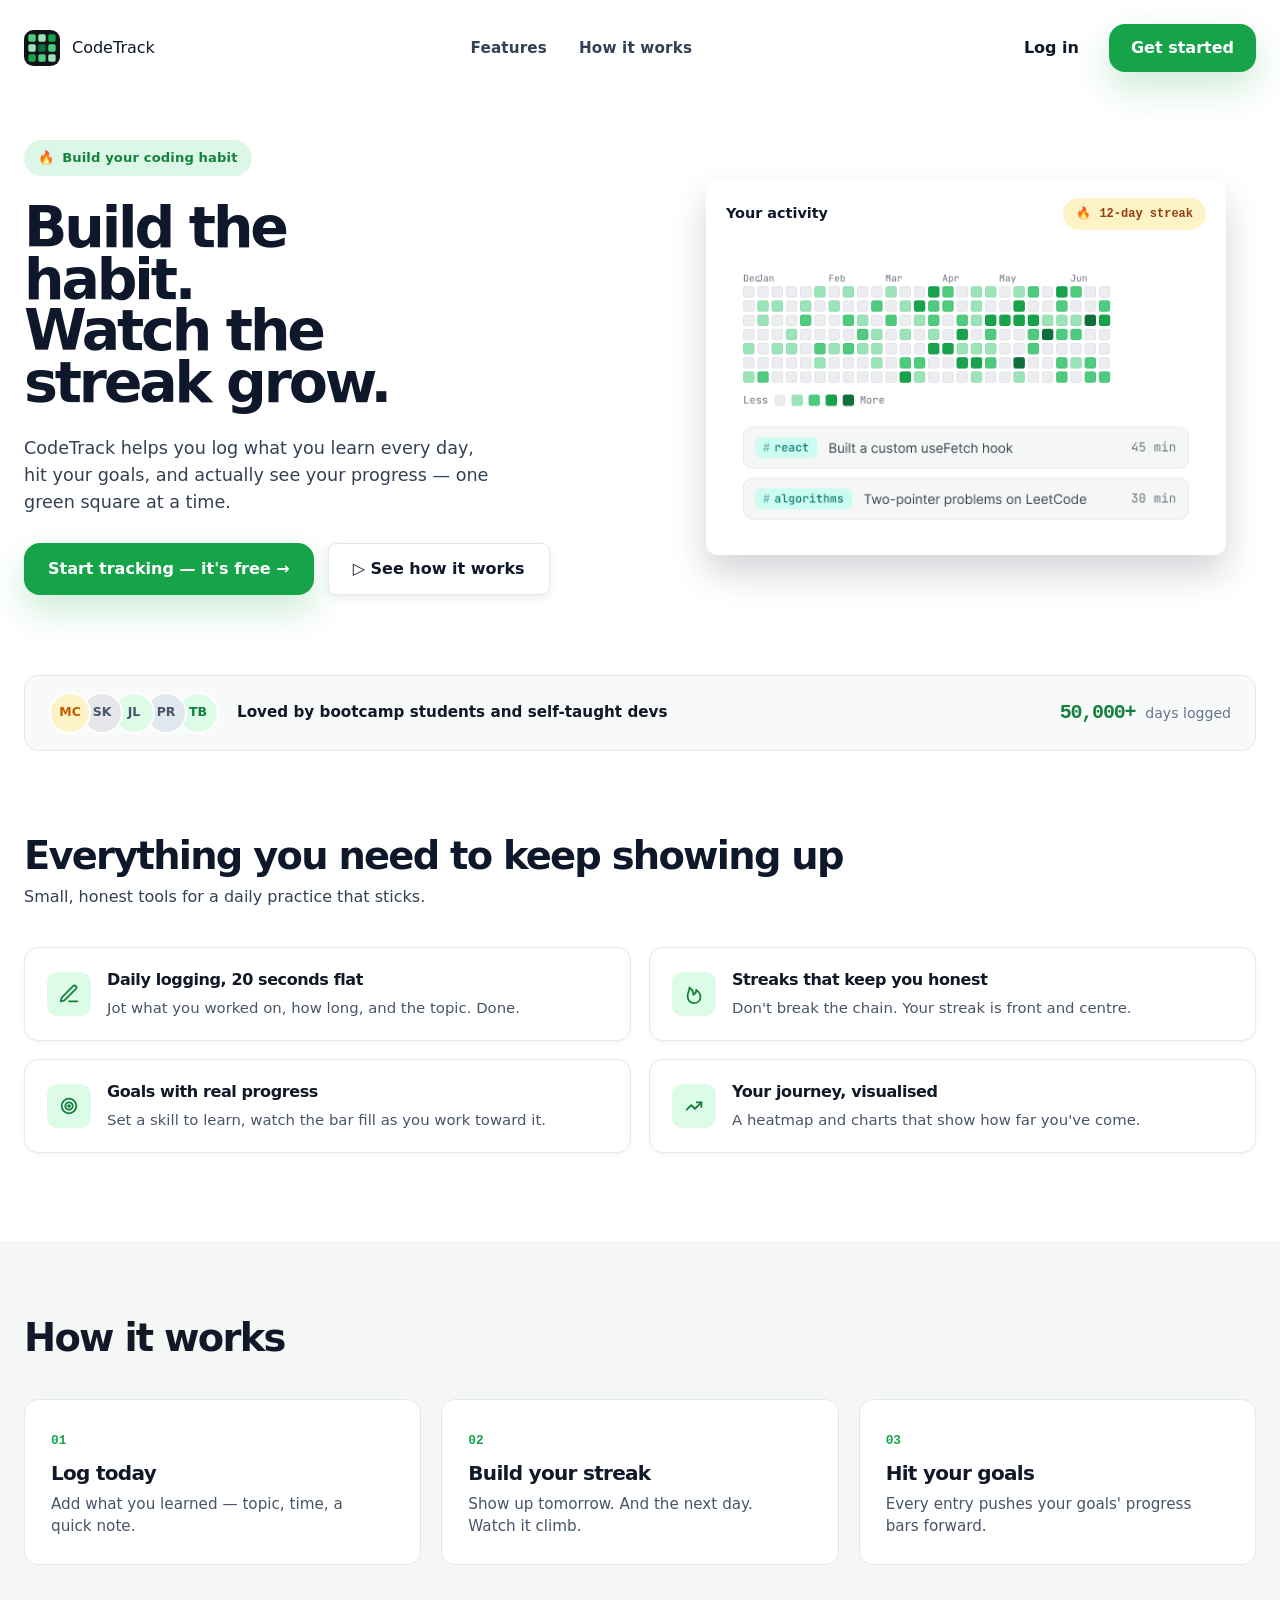
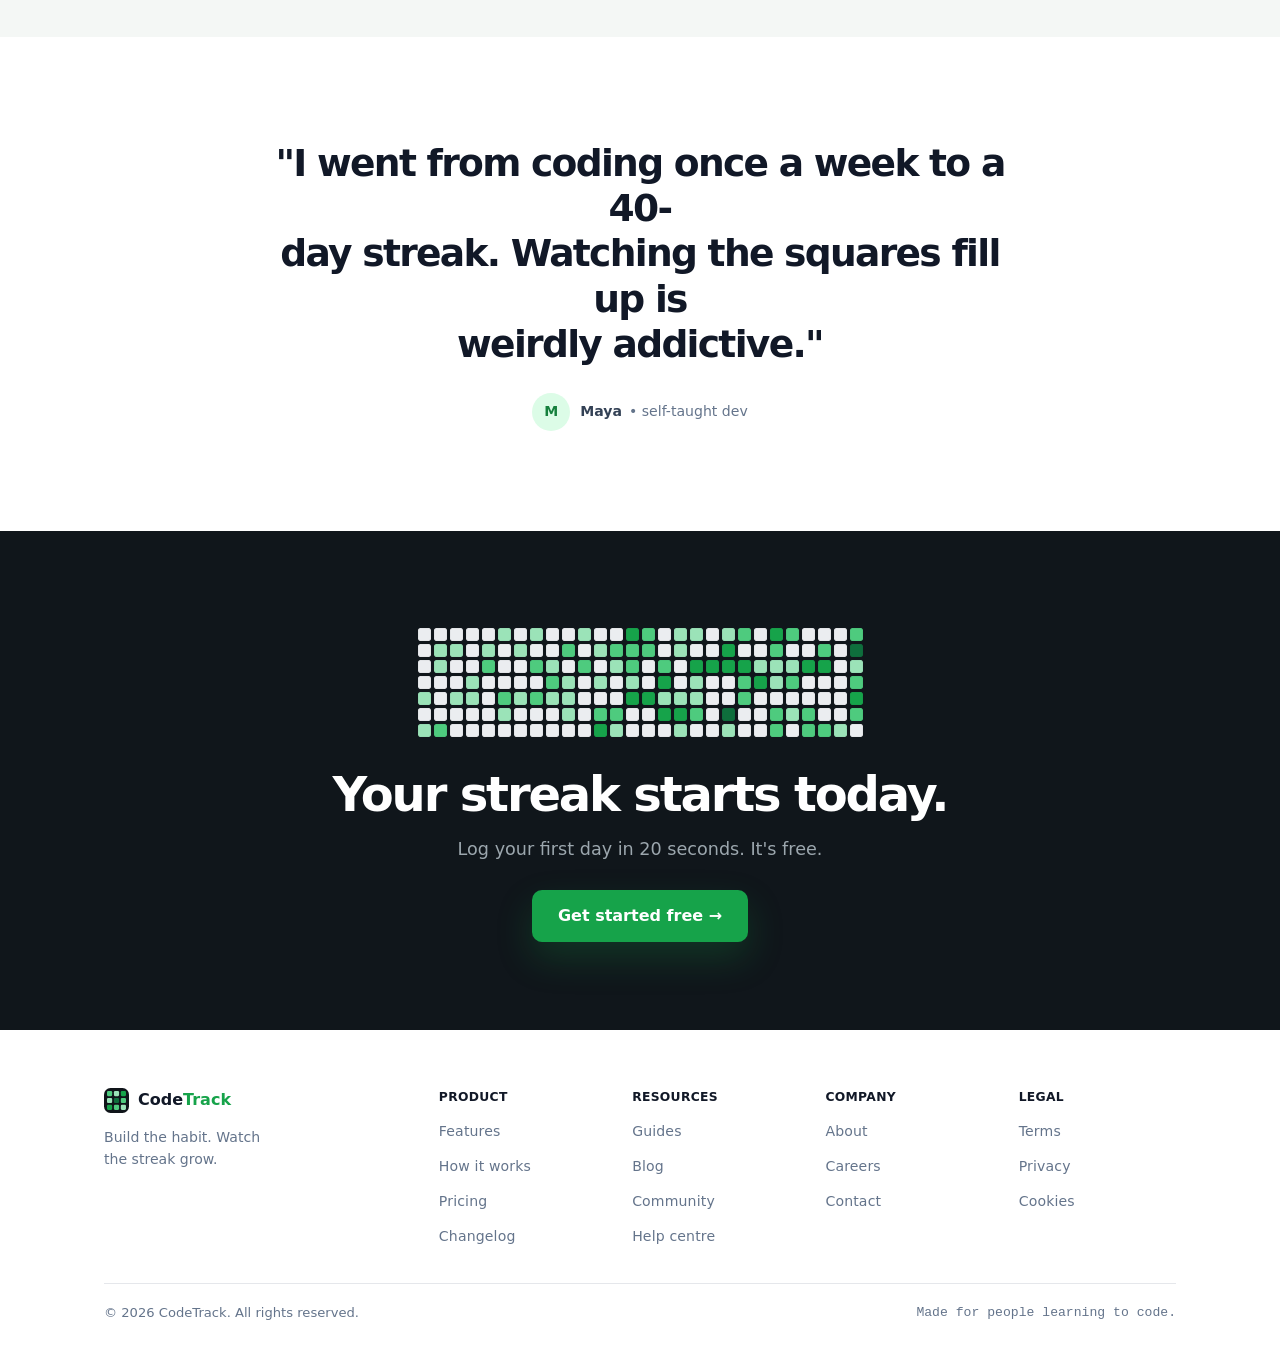
==== index.html @ a72ec471 "feat: concluded todays' work" ====
<!DOCTYPE html>
<html lang="en">
<head>
    <meta charset="UTF-8">
    <meta name="viewport" content="width=device-width, initial-scale=1.0">
    <link rel="icon" type="image/svg+xml" href="./Image/Codetrack Logo.svg">
    <link rel="stylesheet" href="style.css">
    <link href='https://unpkg.com/boxicons@2.1.4/css/boxicons.min.css' rel='stylesheet'>
    <title>CodeTrack / HomePage</title>
</head>
<body>
    <header>
        <div class="logo-container">
            <img src="./Image/Codetrack Logo.svg" alt="CodeTrack Official Logo">
            <span>CodeTrack</span>
        </div>
        <nav>
            <a href="#features">Features</a>
            <a href="#how-it-works">How it works</a>
        </nav>

        <div class="auth-buttons">
            <button class="btn-login">Log in</button>
            <button class="btn-primary">Get started</button>
        </div>
        <!-- menu button -->
        <button class="menu-button" type="button" aria-label="Navigation menu">
            <i class='bx bx-menu'></i>
        </button>

    </header>

    <main>
        <!-- Hero Section -->
        <section class="hero">
            <div class="hero-content">
                <span class="badge"><span aria-hidden="true">🔥</span> Build your coding habit</span>
                <Watch><h1>Build the habit. <p><h1>Watch the streak grow.</h1></p></Watch>
                <p>CodeTrack helps you log what you learn every day, hit your goals, and actually see your progress &mdash; one green square at a time.</p>
                <div class="hero-actions">
                    <a href="#final-cta" class="btn-primary btn-large">Start tracking &mdash; it's free &rarr;</a>
                    <a href="#how-it-works" class="btn-link">&#9655; See how it works</a>
                </div>
            </div>
            <aside class="hero-visual">
                <div class="activity-card">
                    <div class="activity-card-header">
                        <span class="eyebrow">Your activity</span>
                        <span class="streak-badge"><span aria-hidden="true">🔥</span> 12-day streak</span>
                    </div>
                    <img src="./Image/CodeTrack Container.png" alt="Coding activity heatmap and recent learning entries">
                </div>
            </aside>
        </section>

        <!-- Statistics Section -->
        <section class="statistics">
            <div class="social-proof">
                <div class="logos">
                    <span class="logo-badge">MC</span>
                    <span class="logo-badge">SK</span>
                    <span class="logo-badge">JL</span>
                    <span class="logo-badge">PR</span>
                    <span class="logo-badge">TB</span>
                </div>
                <p>Loved by bootcamp students and self-taught devs</p>
                <p class="stat-highlight"><strong>50,000+</strong><span>days logged</span></p>
            </div>
        </section>

        <!-- Features Section -->
        <section id="features" class="features">
            <h2>Everything you need to keep showing up</h2>
            <p class="section-subtitle">Small, honest tools for a daily practice that sticks.</p>
            
            <div class="features-grid">
                <article class="feature-card">
                    <div class="feature-icon" aria-hidden="true">
                        <svg viewBox="0 0 24 24" fill="none" stroke="currentColor" stroke-width="2" stroke-linecap="round" stroke-linejoin="round"><path d="M12 20h9"/><path d="M16.5 3.5a2.1 2.1 0 0 1 3 3L7 19l-4 1 1-4Z"/></svg>
                    </div>
                    <h3>Daily logging, 20 seconds flat</h3>
                    <p>Jot what you worked on, how long, and the topic. Done.</p>
                </article>

                <article class="feature-card">
                    <div class="feature-icon" aria-hidden="true">
                        <svg viewBox="0 0 24 24" fill="none" stroke="currentColor" stroke-width="2" stroke-linecap="round" stroke-linejoin="round"><path d="M12 22c4 0 7-2.8 7-7 0-3-1.7-5.5-4.5-7.5.2 2.6-1.1 4.3-3.2 5.3C11.5 8.9 9.3 6.6 7 5c.2 3.4-2 5.5-2 9.2C5 18.8 8.1 22 12 22Z"/></svg>
                    </div>
                    <h3>Streaks that keep you honest</h3>
                    <p>Don't break the chain. Your streak is front and centre.</p>
                </article>

                <article class="feature-card">
                    <div class="feature-icon" aria-hidden="true">
                        <svg viewBox="0 0 24 24" fill="none" stroke="currentColor" stroke-width="2" stroke-linecap="round" stroke-linejoin="round"><circle cx="12" cy="12" r="8"/><circle cx="12" cy="12" r="4"/><circle cx="12" cy="12" r="1"/></svg>
                    </div>
                    <h3>Goals with real progress</h3>
                    <p>Set a skill to learn, watch the bar fill as you work toward it.</p>
                </article>

                <article class="feature-card">
                    <div class="feature-icon" aria-hidden="true">
                        <svg viewBox="0 0 24 24" fill="none" stroke="currentColor" stroke-width="2" stroke-linecap="round" stroke-linejoin="round"><path d="m4 16 5-5 4 4 7-7"/><path d="M15 8h5v5"/></svg>
                    </div>
                    <h3>Your journey, visualised</h3>
                    <p>A heatmap and charts that show how far you've come.</p>
                </article>
            </div>
        </section>

        <!-- How It Works Section -->
        <section id="how-it-works" class="how-it-works">
            <h2>How it works</h2>
            
            <div class="steps-grid">
                <article class="step-card">
                    <div class="step-number">01</div>
                    <h3>Log today</h3>
                    <p>Add what you learned &mdash; topic, time, a <br> quick note.</p>
                </article>

                <article class="step-card">
                    <div class="step-number">02</div>
                    <h3>Build your streak</h3>
                    <p>Show up tomorrow. And the next day. <br> Watch it climb.</p>
                </article>

                <article class="step-card">
                    <div class="step-number">03</div>
                    <h3>Hit your goals</h3>
                    <p>Every entry pushes your goals' progress <br> bars forward.</p>
                </article>
            </div>
        </section>

        <!-- Social Proof / Testimonial Section -->
        <section class="testimonials">
            <article class="testimonial">
                <blockquote>
                    <p>"I went from coding once a week to a 40-<br>day streak. Watching the squares fill up is<br>weirdly addictive."</p>
                </blockquote>
                <div class="testimonial-author">
                    <span class="author-avatar">M</span>
                    <div>
                        <strong>Maya</strong>
                        <small>self-taught dev</small>
                    </div>
                </div>
            </article>
        </section>

        <!-- Call to Action Section -->
        <section id="final-cta" class="cta-section">
            <div class="cta-heatmap" aria-hidden="true">
                <span></span><span></span><span class="active"></span><span></span><span class="active light"></span><span></span><span></span><span class="active"></span><span></span><span></span><span class="active"></span><span></span><span></span><span class="active light"></span><span></span><span class="active"></span><span></span><span></span><span class="active"></span><span></span><span class="active light"></span><span></span><span></span><span class="active"></span><span></span><span></span><span class="active"></span><span></span><span></span><span class="active light"></span><span></span><span class="active"></span><span></span><span></span><span class="active"></span><span></span><span></span><span class="active light"></span><span></span><span class="active"></span><span></span><span></span><span class="active"></span><span></span><span class="active light"></span><span></span><span></span><span class="active"></span><span></span><span></span><span class="active"></span><span></span><span class="active light"></span><span></span><span></span><span class="active"></span><span></span><span class="active"></span><span></span><span></span><span class="active light"></span><span></span><span></span><span class="active"></span><span></span><span></span><span class="active"></span><span></span><span class="active light"></span><span></span><span></span><span class="active"></span><span></span><span class="active"></span><span></span><span></span><span class="active light"></span><span></span><span></span><span class="active"></span><span></span>
                <span class="active light"></span><span></span><span class="active"></span><span></span><span class="active"></span><span></span><span></span><span class="active light"></span><span></span>
            </div>
            <img class="cta-visual" src="./Image/Container.png" alt="Coding activity heatmap">
            <h2>Your streak starts today.</h2>
            <p>Log your first day in 20 seconds. It's free.</p>
            <button class="btn-primary btn-large">Get started free &rarr;</button>
        </section>
    </main>

    <footer>
        <div class="footer-container">
            <div class="footer-branding">
                <div class="footer-logo">
                    <img src="./Image/Codetrack Logo.svg" alt="CodeTrack Logo">
                    <span>Code<span>Track</span></span>
                </div>
                <p>Build the habit. Watch the streak grow.</p>
            </div>

            <nav class="footer-links">
                <div class="footer-column">
                    <h4>PRODUCT</h4>
                    <ul>
                        <li><a href="#features">Features</a></li>
                        <li><a href="#how-it-works">How it works</a></li>
                        <li><a href="#pricing">Pricing</a></li>
                        <li><a href="#changelog">Changelog</a></li>
                    </ul>
                </div>

                <div class="footer-column">
                    <h4>RESOURCES</h4>
                    <ul>
                        <li><a href="#guides">Guides</a></li>
                        <li><a href="#blog">Blog</a></li>
                        <li><a href="#community">Community</a></li>
                        <li><a href="#help">Help centre</a></li>
                    </ul>
                </div>

                <div class="footer-column">
                    <h4>COMPANY</h4>
                    <ul>
                        <li><a href="#about">About</a></li>
                        <li><a href="#careers">Careers</a></li>
                        <li><a href="#contact">Contact</a></li>
                    </ul>
                </div>

                <div class="footer-column">
                    <h4>LEGAL</h4>
                    <ul>
                        <li><a href="#terms">Terms</a></li>
                        <li><a href="#privacy">Privacy</a></li>
                        <li><a href="#cookies">Cookies</a></li>
                    </ul>
                </div>
            </nav>
        </div>

        <div class="footer-bottom">
            <p>&copy; 2026 CodeTrack. All rights reserved.</p>
            <p>Made for people learning to code.</p>
        </div>
    </footer>
</body>
</html>
---- style.css ----
:root {
    --color-primary: #16A34A;
    --color-primary-dark: #15833D;
    --color-primary-soft: #DCF7E7;
    --color-teal: #0EA5E9;
    --color-amber: #F59E0B;
    --color-danger: #EF4444;
    --color-ink: #0F172A;
    --color-body: #334155;
    --color-muted: #64748B;
    --color-subtle: #F8FAFC;
    --color-border: #E2E8F0;
    --radius-pill: 999px;
    --radius-card: 24px;
    --radius-sm: 12px;
    --shadow-soft: 0 18px 45px rgba(15, 23, 42, 0.08);
}

/* Reset styles */
*, *::before, *::after {
    box-sizing: border-box;
    margin: 0;
    padding: 0;
}

html {
    scroll-behavior: smooth;
}

body {
    min-height: 100vh;
    font-family: Inter, system-ui, -apple-system, BlinkMacSystemFont, "Segoe UI", sans-serif;
    color: var(--color-ink);
    background: #FFFFFF;
    line-height: 1.5;
}

img, picture, svg {
    display: block;
    max-width: 100%;
}

button, input, textarea, select {
    font: inherit;
    color: inherit;
    background: none;
    border: none;
    outline: none;
}

button {
    cursor: pointer;
}

a {
    color: inherit;
    text-decoration: none;
}

ul {
    list-style: none;
}

/* Header / navigation */
header {
    display: flex;
    align-items: center;
    justify-content: space-between;
    width: min(1280px, 100% - 48px);
    margin: 0 auto;
    padding: 24px 0;
    background: transparent;
}

.menu-button{
    font-size: 35px;
    display: none;
}

.logo-container {
    display: flex;
    align-items: center;
    gap: 12px;
}

.logo-container img {
    width: 36px;
    height: 36px;
}

nav {
    display: flex;
    align-items: center;
    gap: 32px;
}

nav a {
    color: var(--color-body);
    font-size: 0.95rem;
    font-weight: 600;
    letter-spacing: 0.01em;
    transition: color 0.2s ease;
}

nav a:hover,
nav a:focus-visible {
    color: var(--color-primary);
}

.auth-buttons {
    display: flex;
    align-items: center;
    gap: 14px;
}

.btn-login {
    color: var(--color-ink);
    padding: 10px 16px;
    border-radius: var(--radius-pill);
    font-weight: 600;
    transition: background 0.2s ease, color 0.2s ease;
}

.btn-login:hover,
.btn-login:focus-visible {
    background: rgba(22, 163, 74, 0.08);
}

.btn-primary {
    display: inline-flex;
    align-items: center;
    justify-content: center;
    gap: 8px;
    padding: 12px 22px;
    border-radius: 16px;
    background: var(--color-primary);
    color: white;
    font-weight: 700;
    box-shadow: 0 16px 36px rgba(22, 163, 74, 0.22);
    transition: background 0.2s ease, transform 0.2s ease;
}

.btn-primary:hover,
.btn-primary:focus-visible {
    background: var(--color-primary-dark);
    transform: translateY(-1px);
}

.btn-large {
    padding: 14px 24px;
}

/* Page structure helpers */
main {
    width: min(1280px, 100% - 48px);
    margin: 0 auto;
}

.hero {
    display: flex;
    align-items: center;
    justify-content: space-between;
    gap: 72px;
    padding: 44px 0 80px;
}

.hero .hero-content,
.hero .hero-visual {
    width: 50%;
}

.hero-content {
    display: flex;
    flex-direction: column;
    gap: 26px;
}

.badge {
    display: inline-flex;
    align-items: center;
    width: fit-content;
    gap: 8px;
    padding: 8px 14px;
    border-radius: 999px;
    background: var(--color-primary-soft);
    color: var(--color-primary-dark);
    font-size: 0.82rem;
    font-weight: 700;
    letter-spacing: 0.01em;
}

.hero h1 {
    font-size: clamp(3rem, 4.45vw, 4.25rem);
    line-height: 0.91;
    letter-spacing: -0.055em;
    max-width: 10.75ch;
}

.hero p {
    max-width: 42ch;
    color: var(--color-body);
    font-size: 1.1rem;
    line-height: 1.55;
}

.hero-actions {
    display: flex;
    align-items: center;
    gap: 14px;
    flex-wrap: wrap;
}

.btn-link {
    display: inline-flex;
    align-items: center;
    gap: 8px;
    color: var(--color-ink);
    font-weight: 700;
    padding: 13px 24px;
    border-radius: 8px;
    background: #FFFFFF;
    border: 1px solid #E2E8F0;
    box-shadow: 0 3px 8px rgba(15, 23, 42, 0.08);
    transition: background 0.2s ease;
}

.btn-link:hover,
.btn-link:focus-visible {
    background: rgba(15, 23, 42, 0.1);
}

.hero-visual {
    display: grid;
    place-items: center;
}

.activity-card {
    width: 100%;
    max-width: 520px;
    border-radius: 12px;
    background: white;
    box-shadow: 0 18px 35px rgba(15, 23, 42, 0.18);
    padding: 18px 20px;
}

.activity-card-header {
    display: flex;
    justify-content: space-between;
    align-items: center;
    gap: 16px;
    margin-bottom: 24px;
}

.activity-card .eyebrow {
    color: var(--color-ink);
    font-weight: 700;
    font-size: 0.9rem;
}

.streak-badge {
    display: inline-flex;
    align-items: center;
    justify-content: center;
    gap: 8px;
    padding: 7px 13px;
    border-radius: var(--radius-pill);
    background: #FEF3C7;
    color: #92400E;
    font-weight: 700;
    font-family: ui-monospace, SFMono-Regular, Menlo, Monaco, Consolas, monospace;
    font-size: 0.75rem;
}

.activity-card img {
    width: 100%;
    border-radius: 0;
}

/* Social proof */
.statistics {
    padding: 0 0 76px;
}

.social-proof {
    display: flex;
    align-items: center;
    min-height: 74px;
    padding: 16px 24px;
    border: 1px solid #E2E8F0;
    border-radius: 14px;
    background: #F8FAF9;
}

.logos {
    display: flex;
    align-items: center;
    isolation: isolate;
}

.logo-badge {
    display: grid;
    width: 42px;
    height: 42px;
    place-items: center;
    margin-left: -10px;
    border: 2px solid #FFFFFF;
    border-radius: 50%;
    color: #475569;
    background: #E2E8F0;
    font-size: 0.78rem;
    font-weight: 700;
}

.logo-badge:first-child {
    z-index: 5;
    margin-left: 0;
    color: #C05C00;
    background: #FEF3C7;
}

.logo-badge:nth-child(2) { z-index: 4; background: #E5E7EB; }
.logo-badge:nth-child(3) { z-index: 3; background: #DCFCE7; }
.logo-badge:nth-child(4) { z-index: 2; background: #E2E8F0; }
.logo-badge:nth-child(5) { z-index: 1; color: #15803D; background: #DCFCE7; }

.social-proof > p:not(.stat-highlight) {
    margin-left: 18px;
    color: #111827;
    font-size: 0.95rem;
    font-weight: 600;
}

.stat-highlight {
    display: flex;
    align-items: baseline;
    gap: 10px;
    margin-left: auto;
}

.stat-highlight strong {
    color: #15803D;
    font-family: ui-monospace, SFMono-Regular, Menlo, Monaco, Consolas, monospace;
    font-size: 1.25rem;
    letter-spacing: -0.06em;
}

.stat-highlight span {
    color: var(--color-muted);
    font-size: 0.88rem;
}

/* Features */
.features {
    padding: 8px 0 88px;
}

.features h2 {
    color: var(--color-ink);
    font-size: clamp(2rem, 3vw, 2.6rem);
    line-height: 1.1;
    letter-spacing: -0.045em;
}

.section-subtitle {
    margin-top: 8px;
    color: var(--color-body);
    font-size: 1rem;
}

.features-grid {
    display: grid;
    grid-template-columns: repeat(2, minmax(0, 1fr));
    gap: 18px;
    margin-top: 38px;
}

.feature-card {
    display: grid;
    grid-template-columns: auto 1fr;
    align-items: center;
    column-gap: 16px;
    min-height: 94px;
    padding: 20px 22px;
    border: 1px solid #E2E8F0;
    border-radius: 14px;
    background: #FFFFFF;
    box-shadow: 0 2px 5px rgba(15, 23, 42, 0.04);
    transition: transform 0.24s ease, box-shadow 0.24s ease, border-color 0.24s ease;
}

.feature-card:hover,
.feature-card:focus-within {
    transform: translateY(-8px);
    border-color: #BBF7D0;
    box-shadow: 0 18px 32px rgba(15, 23, 42, 0.14);
}

.feature-icon {
    display: grid;
    width: 44px;
    height: 44px;
    grid-row: span 2;
    place-items: center;
    border-radius: 10px;
    color: #15803D;
    background: #DCFCE7;
}

.feature-icon svg {
    width: 22px;
    height: 22px;
}

.feature-card h3 {
    color: #111827;
    font-size: 1rem;
    line-height: 1.25;
    letter-spacing: -0.025em;
}

.feature-card p {
    margin-top: 5px;
    color: #475569;
    font-size: 0.93rem;
    line-height: 1.4;
}

/* How it works */
.how-it-works {
    margin: 0 calc(50% - 50vw);
    padding: 76px max(24px, calc((100vw - 1280px) / 2)) 72px;
    background: #F4F7F5;
}

.how-it-works h2 {
    color: #111827;
    font-size: clamp(2rem, 3vw, 2.45rem);
    line-height: 1.1;
    letter-spacing: -0.045em;
}

.steps-grid {
    display: grid;
    grid-template-columns: repeat(3, minmax(0, 1fr));
    gap: 20px;
    margin-top: 40px;
}

.step-card {
    min-height: 166px;
    padding: 31px 26px 26px;
    border: 1px solid #E2E8F0;
    border-radius: 14px;
    background: #FFFFFF;
    transition: transform 0.65s ease, box-shadow 0.25s ease;
}

.step-card:hover,
.step-card:focus-within {
    transform: rotate(360deg);
    box-shadow: 0 12px 26px rgba(15, 23, 42, 0.12);
}

.step-number {
    color: #16A34A;
    font-family: ui-monospace, SFMono-Regular, Menlo, Monaco, Consolas, monospace;
    font-size: 0.8rem;
    font-weight: 700;
}

.step-card h3 {
    margin-top: 11px;
    color: #111827;
    font-size: 1.25rem;
    line-height: 1.2;
    letter-spacing: -0.035em;
}

.step-card p {
    margin-top: 8px;
    color: #475569;
    font-size: 0.95rem;
    line-height: 1.45;
}

/* Testimonial */
.testimonials {
    padding: 104px 0 100px;
}

.testimonial {
    max-width: 760px;
    margin: 0 auto;
    text-align: center;
}

.testimonial blockquote p {
    color: #111827;
    font-size: clamp(1.75rem, 3vw, 2.35rem);
    font-weight: 700;
    line-height: 1.2;
    letter-spacing: -0.045em;
}

.testimonial-author {
    display: flex;
    align-items: center;
    justify-content: center;
    gap: 10px;
    margin-top: 26px;
    color: #334155;
    font-size: 0.88rem;
}

.author-avatar {
    display: grid;
    width: 38px;
    height: 38px;
    place-items: center;
    border-radius: 50%;
    color: #15803D;
    background: #DCFCE7;
    font-weight: 700;
}

.testimonial-author > div {
    display: flex;
    align-items: center;
    gap: 7px;
}

.testimonial-author strong { color: #334155; }
.testimonial-author small { color: #64748B; font-size: inherit; }
.testimonial-author small::before { content: "• "; }

/* Final CTA */
.cta-section {
    display: flex;
    flex-direction: column;
    align-items: center;
    margin: 0 calc(50% - 50vw);
    padding: 92px 24px 88px;
    color: #FFFFFF;
    text-align: center;
    background: #10161B;
}

.cta-heatmap {
    display: none;
}

.cta-visual {
    display: block;
    width: min(445px, 100%);
    margin: 0 auto 31px;
}

.cta-heatmap span {
    width: 10px;
    height: 10px;
    border-radius: 2px;
    background: #E2E8F0;
}

.cta-heatmap .active { background: #16A34A; }
.cta-heatmap .light { background: #6EE7A2; }

.cta-section h2 {
    color: #FFFFFF;
    font-size: clamp(2.15rem, 4vw, 3rem);
    line-height: 1.1;
    letter-spacing: -0.045em;
}

.cta-section p {
    margin-top: 15px;
    color: #9CA7AE;
    font-size: 1.1rem;
}

.cta-section .btn-primary {
    margin-top: 28px;
    padding: 14px 26px;
    border-radius: 10px;
}

/* Footer */
footer {
    padding: 58px 0 22px;
    background: #FFFFFF;
}

.footer-container,
.footer-bottom {
    width: min(1072px, 100% - 48px);
    margin: 0 auto;
}

.footer-container {
    display: grid;
    grid-template-columns: minmax(230px, 1.9fr) repeat(4, minmax(90px, 1fr));
    gap: 36px;
}

.footer-branding p {
    max-width: 175px;
    margin-top: 14px;
    color: #64748B;
    font-size: 0.88rem;
    line-height: 1.55;
}

.footer-logo {
    display: flex;
    align-items: center;
    gap: 9px;
    color: #111827;
    font-size: 1rem;
    font-weight: 700;
}

.footer-logo img {
    width: 25px;
    height: 25px;
}

.footer-logo > span > span { color: #16A34A; }

.footer-links {
    display: contents;
}

.footer-column h4 {
    margin-bottom: 13px;
    color: #111827;
    font-size: 0.77rem;
    letter-spacing: 0.025em;
}

.footer-column ul {
    display: grid;
    gap: 11px;
}

.footer-column a {
    color: #64748B;
    font-size: 0.88rem;
    font-weight: 400;
}

.footer-column a:hover,
.footer-column a:focus-visible {
    color: #16A34A;
}

.footer-bottom {
    display: flex;
    justify-content: space-between;
    margin-top: 35px;
    padding-top: 19px;
    border-top: 1px solid #E5E7EB;
    color: #64748B;
    font-size: 0.82rem;
}

.footer-bottom p:last-child {
    font-family: ui-monospace, SFMono-Regular, Menlo, Monaco, Consolas, monospace;
}

@media (max-width: 900px) {
    header {
        width: min(100% - 48px, 1280px);
        padding: 20px 0;
        flex-wrap: wrap;
        gap: 16px;
    }

    nav {
        order: 3;
        width: 100%;
        justify-content: center;
    }

    .hero {
        flex-direction: column;
        gap: 32px;
        padding: 40px 0 64px;
    }

    .hero .hero-content,
    .hero .hero-visual {
        width: 100%;
    }

    .hero-content {
        align-items: flex-start;
    }

    .social-proof {
        align-items: flex-start;
        flex-wrap: wrap;
        gap: 14px 0;
    }

    .social-proof > p:not(.stat-highlight) {
        margin-right: 16px;
    }

    .stat-highlight {
        width: 100%;
        margin-left: 0;
    }

    .features-grid {
        grid-template-columns: 1fr;
        gap: 14px;
        margin-top: 28px;
    }

    .how-it-works {
        padding-top: 56px;
        padding-bottom: 56px;
    }

    .steps-grid {
        grid-template-columns: 1fr;
        gap: 14px;
        margin-top: 28px;
    }

    .testimonials {
        padding: 72px 0;
    }

    .footer-container {
        grid-template-columns: repeat(2, minmax(0, 1fr));
        gap: 34px 24px;
    }

    .footer-branding {
        grid-column: 1 / -1;
    }

    .footer-bottom {
        flex-direction: column;
        gap: 8px;
    }
}

@media (prefers-reduced-motion: reduce) {
    .step-card {
        transition: box-shadow 0.25s ease;
    }

    .step-card:hover,
    .step-card:focus-within {
        transform: none;
    }
}

@media (max-width: 600px) {
    body {
        /* background: rgb(177, 188, 248); */
    }

    .hero {
    flex-direction: column;
    align-items: center;
    justify-content: space-between;
    gap: 25px;
    padding: 35px;
    width: 100%;
}

.btn-primary {
    flex-direction: column;
    align-items: center;
    justify-content: center;
    gap: 8px;
    padding: 12px 22px;
    border-radius: 16px;
    background: var(--color-primary);
    color: white;
    font-weight: 700;
    box-shadow: 0 16px 36px rgba(22, 163, 74, 0.22);
    transition: background 0.2s ease, transform 0.2s ease;
}
    nav {
    display: none;
    align-items: center;
    gap: 32px;
}
.btn-link {
    justify-content: center;
}
.btn-link {
    align-items: center;
    width: 100%;
}

    .hero-actions {
    flex-direction: column;
    align-items: left;
    gap: 14px;
    flex-wrap: wrap;
}

.menu-button{
    font-size: 35px;
    display: inline-block;
}

.auth-buttons {
    display: none;
}

.cta-section .btn-primary {
    width: 80%;
}

.hero {
     padding: 2px;
}
.btn-primary {
    flex-direction: column;
    align-items: center;
    justify-content: space-between;
    gap: 25px;
    padding: 12px 22px;
    width: 100%;
}

/* Phone-sized hero actions */
@media (max-width: 600px) {
    .hero-actions {
        width: 100%;
        flex-direction: column;
        align-items: stretch;
        gap: 12px;
    }

    .hero-actions .btn-primary,
    .hero-actions .btn-link {
        width: 100%;
        min-height: 52px;
        justify-content: center;
        flex-direction: row;
        gap: 8px;
        padding: 14px 18px;
    }
}
}
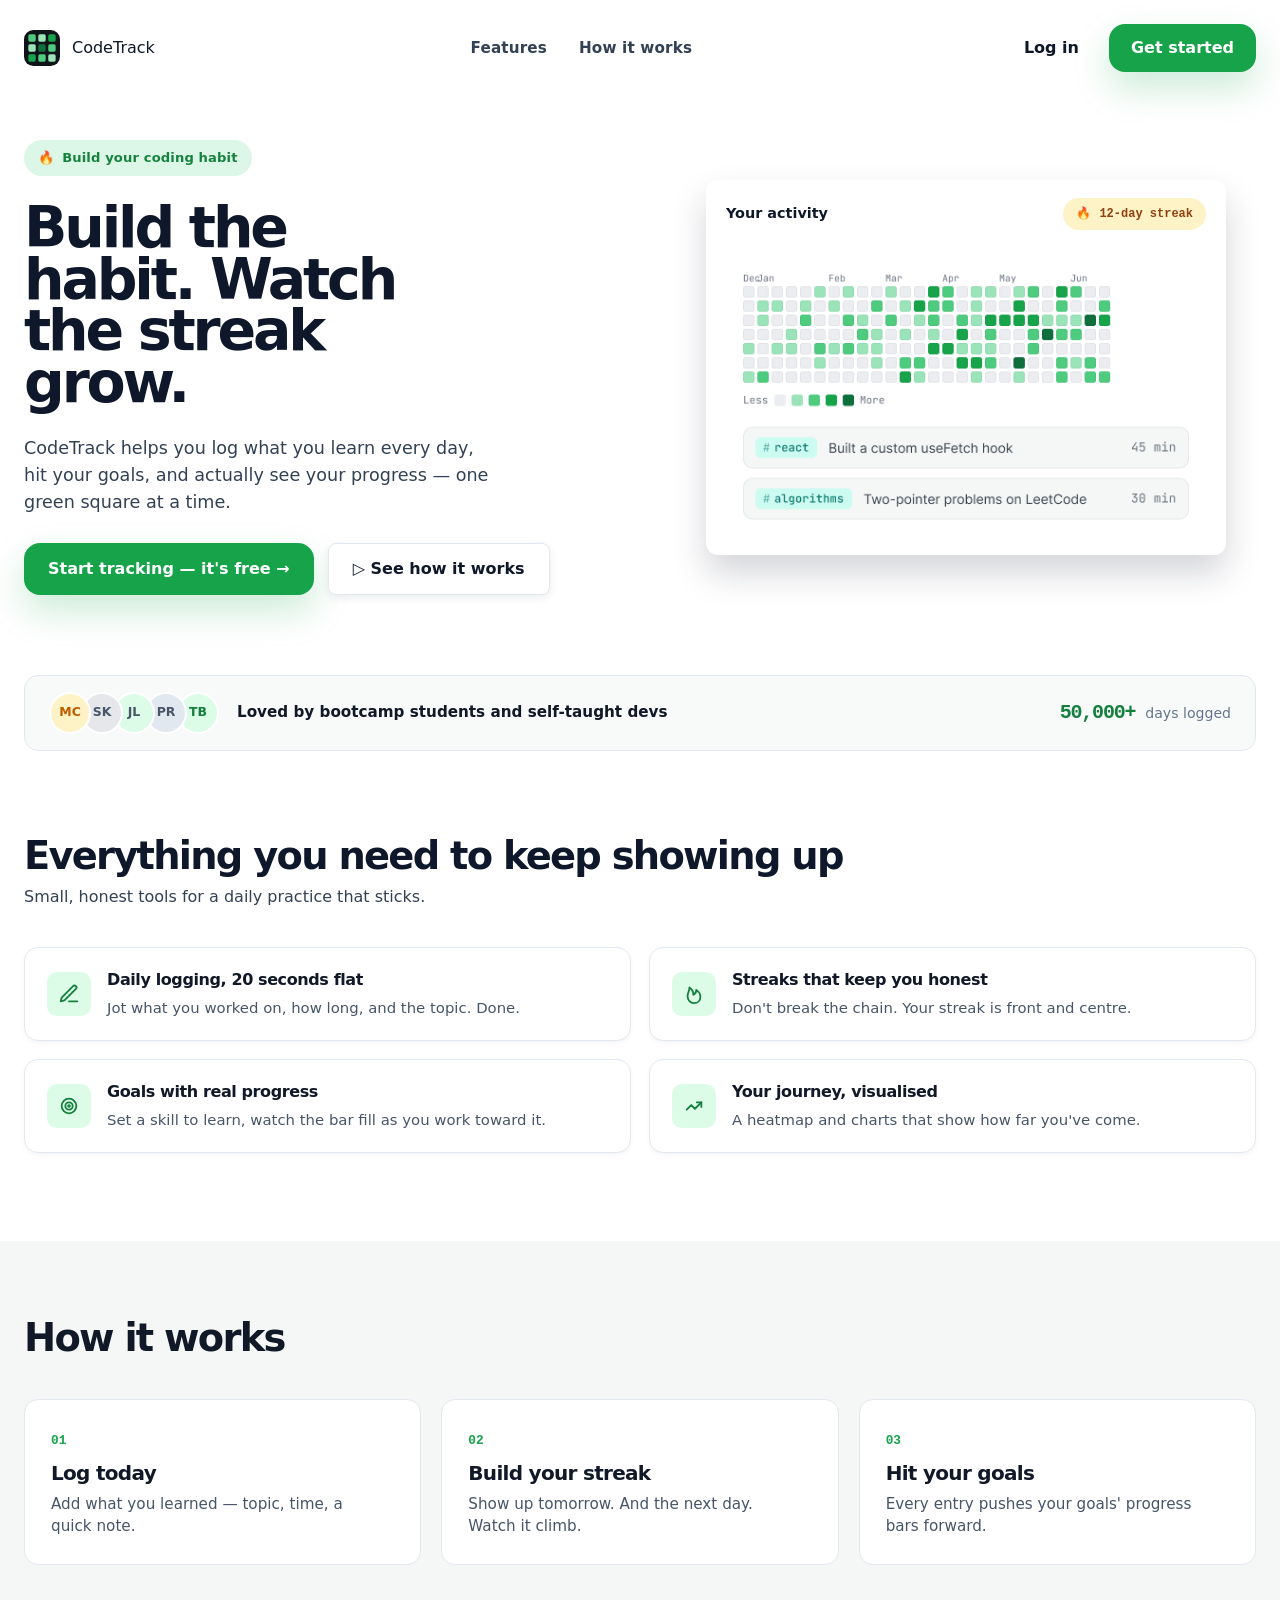
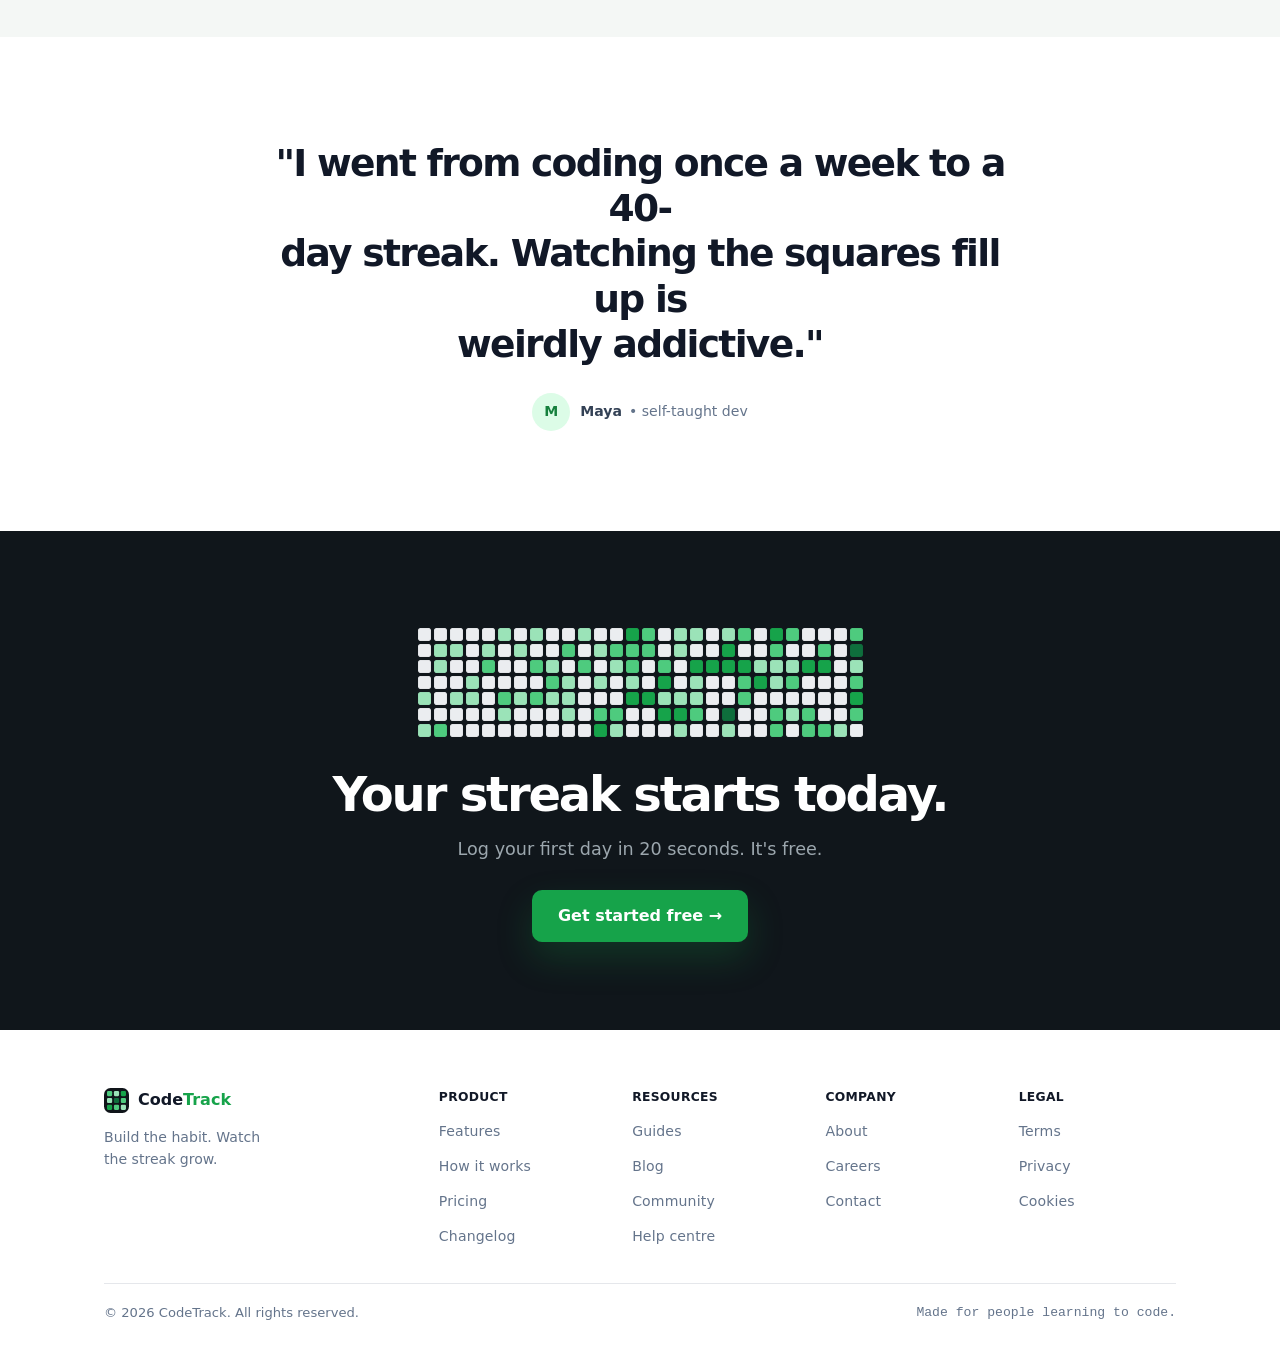
==== commit 603f7701: "feat:Practises on JS and adjustment on html responsiveness" ====
--- a/index.html
+++ b/index.html
@@ -35,7 +35,7 @@
         <section class="hero">
             <div class="hero-content">
                 <span class="badge"><span aria-hidden="true">🔥</span> Build your coding habit</span>
-                <Watch><h1>Build the habit. <p><h1>Watch the streak grow.</h1></p></Watch>
+                <h1>Build the habit. Watch the streak grow.</h1>
                 <p>CodeTrack helps you log what you learn every day, hit your goals, and actually see your progress &mdash; one green square at a time.</p>
                 <div class="hero-actions">
                     <a href="#final-cta" class="btn-primary btn-large">Start tracking &mdash; it's free &rarr;</a>
@@ -218,5 +218,9 @@
             <p>Made for people learning to code.</p>
         </div>
     </footer>
+
+
+
+    <script src="js_assignment.js"></script>
 </body>
 </html>
--- a/style.css
+++ b/style.css
@@ -455,11 +455,11 @@
     transition: transform 0.65s ease, box-shadow 0.25s ease;
 }
 
-.step-card:hover,
+/* .step-card:hover,
 .step-card:focus-within {
     transform: rotate(360deg);
     box-shadow: 0 12px 26px rgba(15, 23, 42, 0.12);
-}
+} */
 
 .step-number {
     color: #16A34A;
@@ -760,7 +760,7 @@
 
 @media (max-width: 600px) {
     body {
-        /* background: rgb(177, 188, 248); */
+        background: rgb(239, 240, 243);
     }
 
     .hero {
@@ -839,6 +839,76 @@
         gap: 12px;
     }
 
+
+/* Small-screen stats card: compact, centered, overlapping badges */
+@media (max-width: 600px) {
+    .statistics {
+    padding: 16px 12px 24px;
+    }
+    }
+
+    .social-proof {
+        display: flex;
+        align-items: center;
+        gap: 12px;
+        padding: 12px 14px;
+        border-radius: 12px;
+        border: 1px solid #E8EEF2;
+        background: #F8FBF9;
+        box-shadow: 0 6px 18px rgba(15, 23, 42, 0.06);
+        max-width: 380px;
+        margin: 12px auto;
+    }
+
+    .logos {
+        display: flex;
+        align-items: center;
+        margin: 0;
+    }
+
+    .logo-badge {
+        width: 30px;
+        height: 30px;
+        place-items: center;
+        margin-left: -8px;
+        border: 2px solid #FFFFFF;
+        font-size: 0.72rem;
+        font-weight: 700;
+    }
+
+    .logo-badge:first-child {
+        margin-left: 0;
+    }
+
+    .social-proof > p:not(.stat-highlight) {
+        margin-left: 12px;
+        margin-right: 8px;
+        color: #0F172A;
+        font-size: 0.95rem;
+        font-weight: 600;
+        text-align: left;
+    }
+
+    .stat-highlight {
+        /* margin-left: auto; */
+        display: flex;
+        align-items: baseline;
+        gap: 8px;
+    }
+
+    .stat-highlight strong {
+        color: var(--color-primary);
+        font-family: ui-monospace, SFMono-Regular, Menlo, Monaco, Consolas, monospace;
+        font-size: 1.6rem;
+        font-weight: 800;
+        letter-spacing: -0.03em;
+    }
+
+    .stat-highlight span {
+        color: var(--color-muted);
+        font-size: 0.85rem;
+    }
+}
     .hero-actions .btn-primary,
     .hero-actions .btn-link {
         width: 100%;
@@ -848,5 +918,13 @@
         gap: 8px;
         padding: 14px 18px;
     }
+.social-proof {
+    padding: 12px;
+    margin-left: 0px;
+    /* margin-right: 0px; */
+    border: 10px;
+    width: 100%;
+    padding: 18px 20px;
+    align-items: baseline;
 }
 }
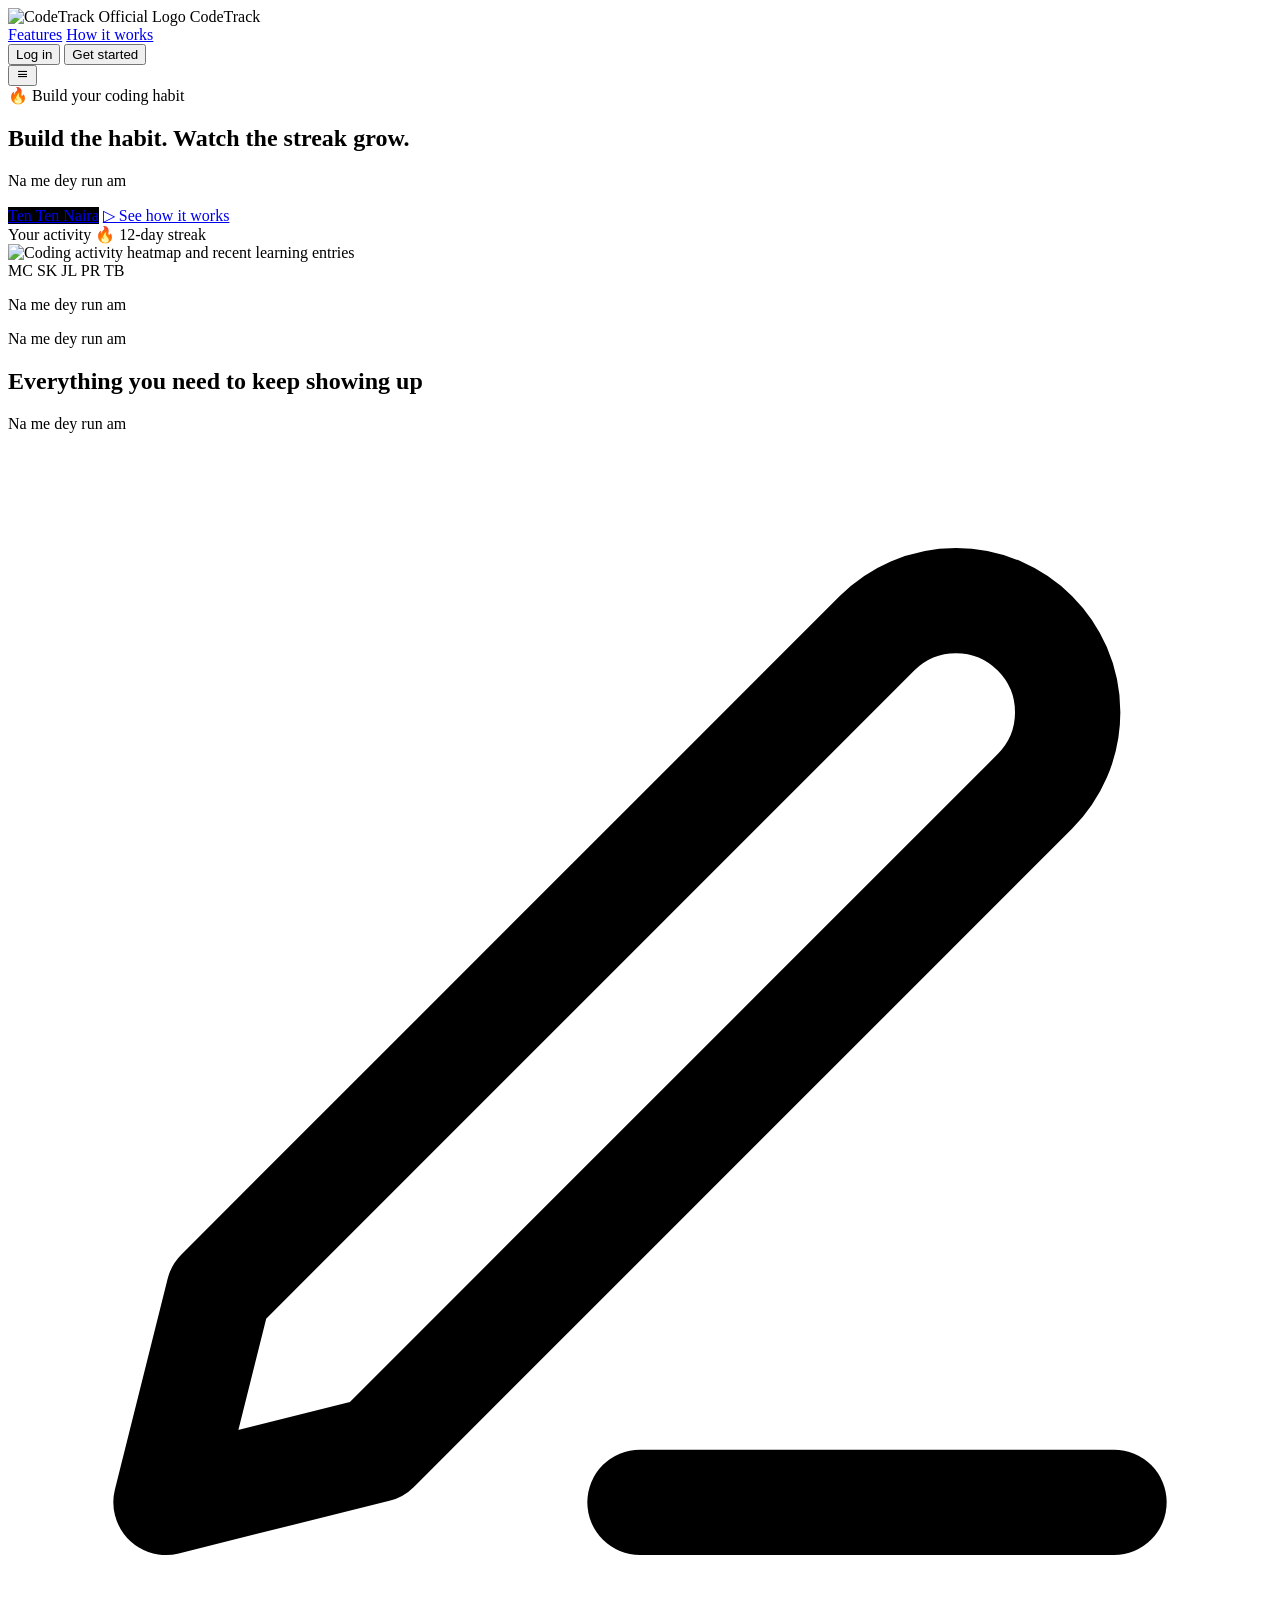
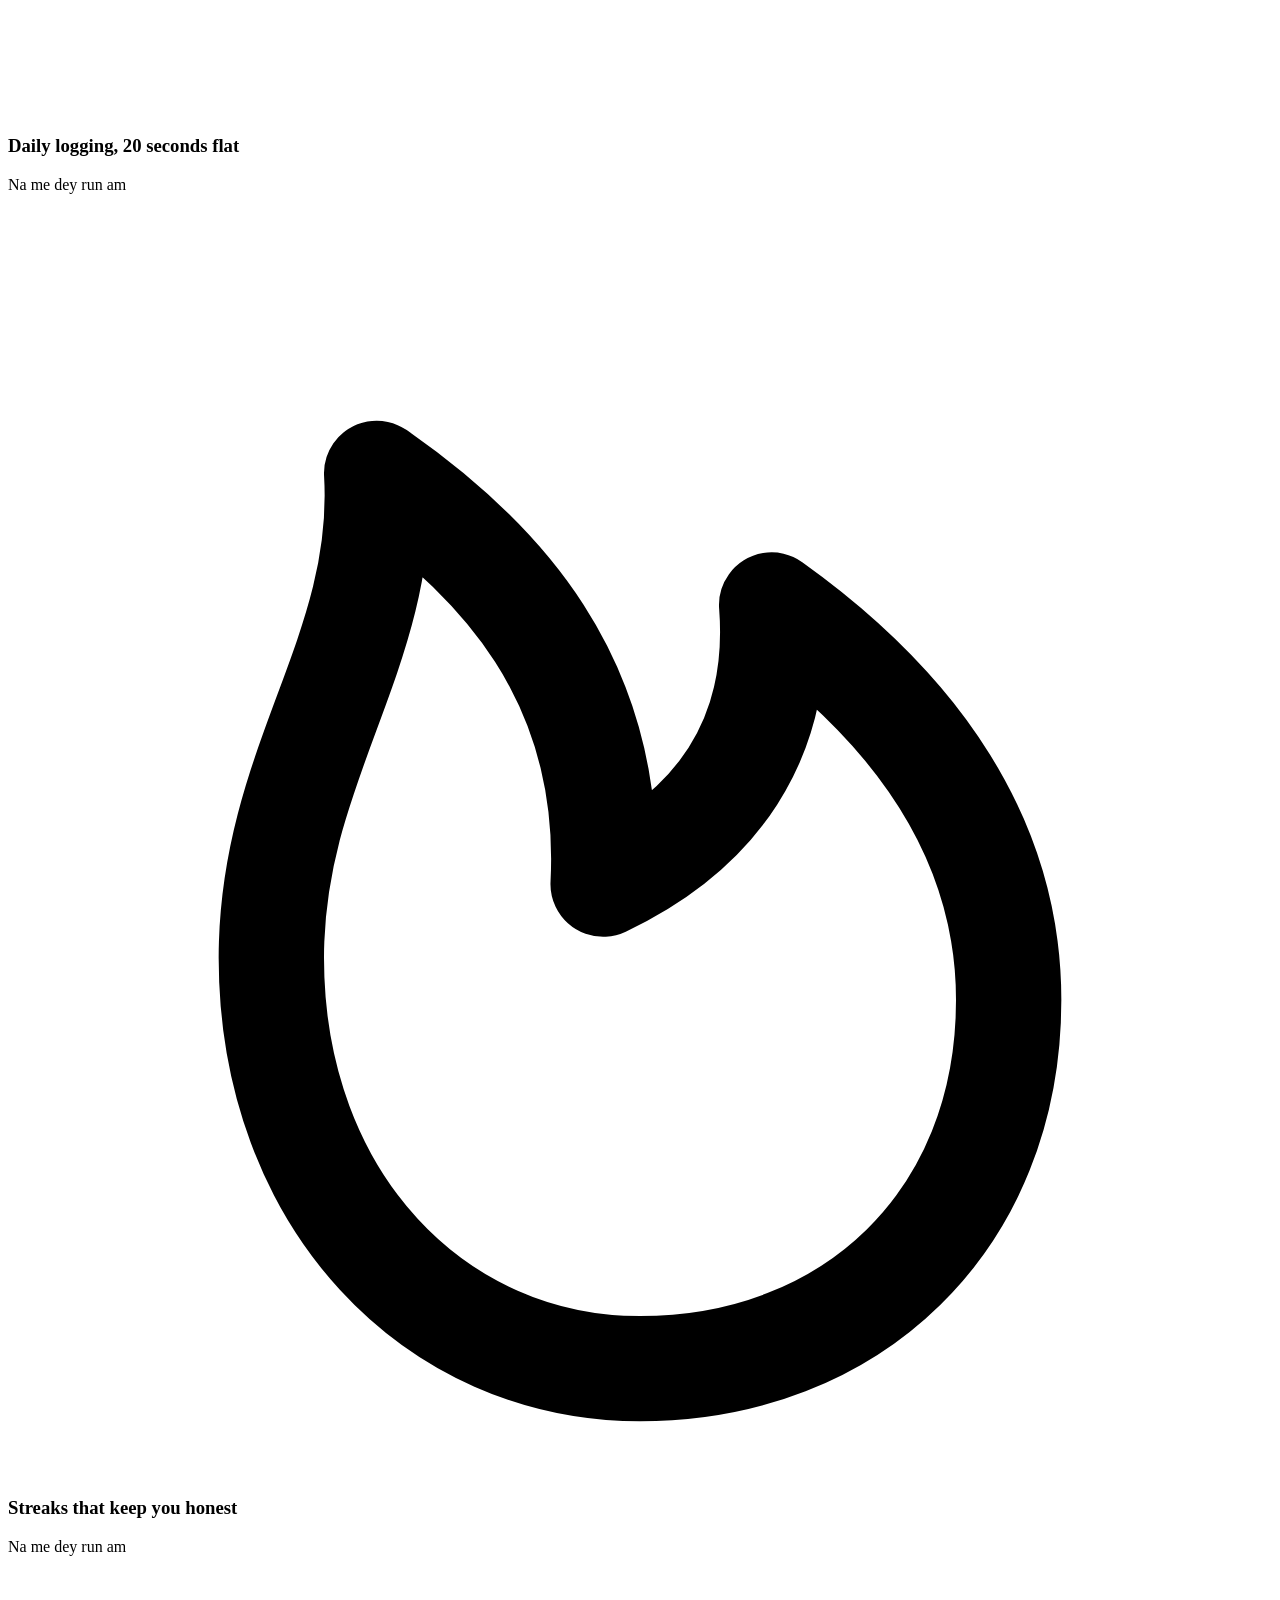
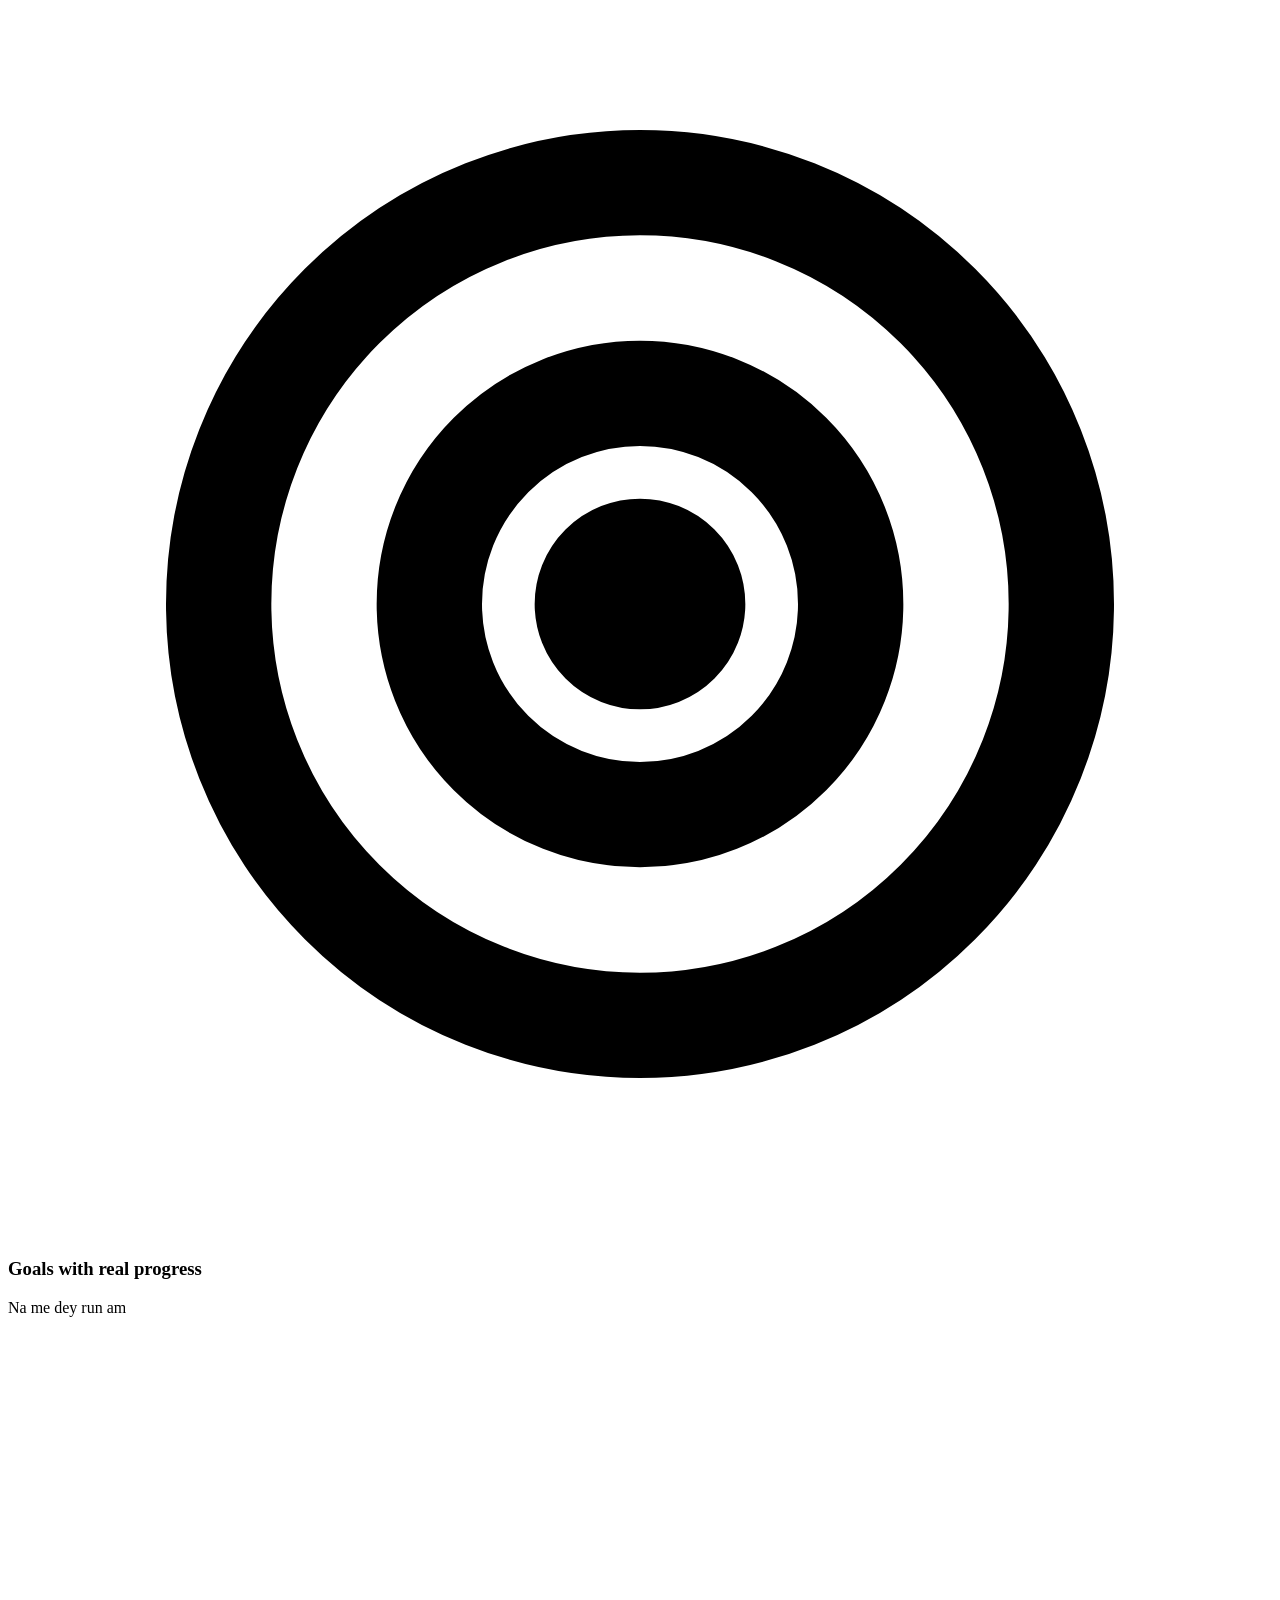
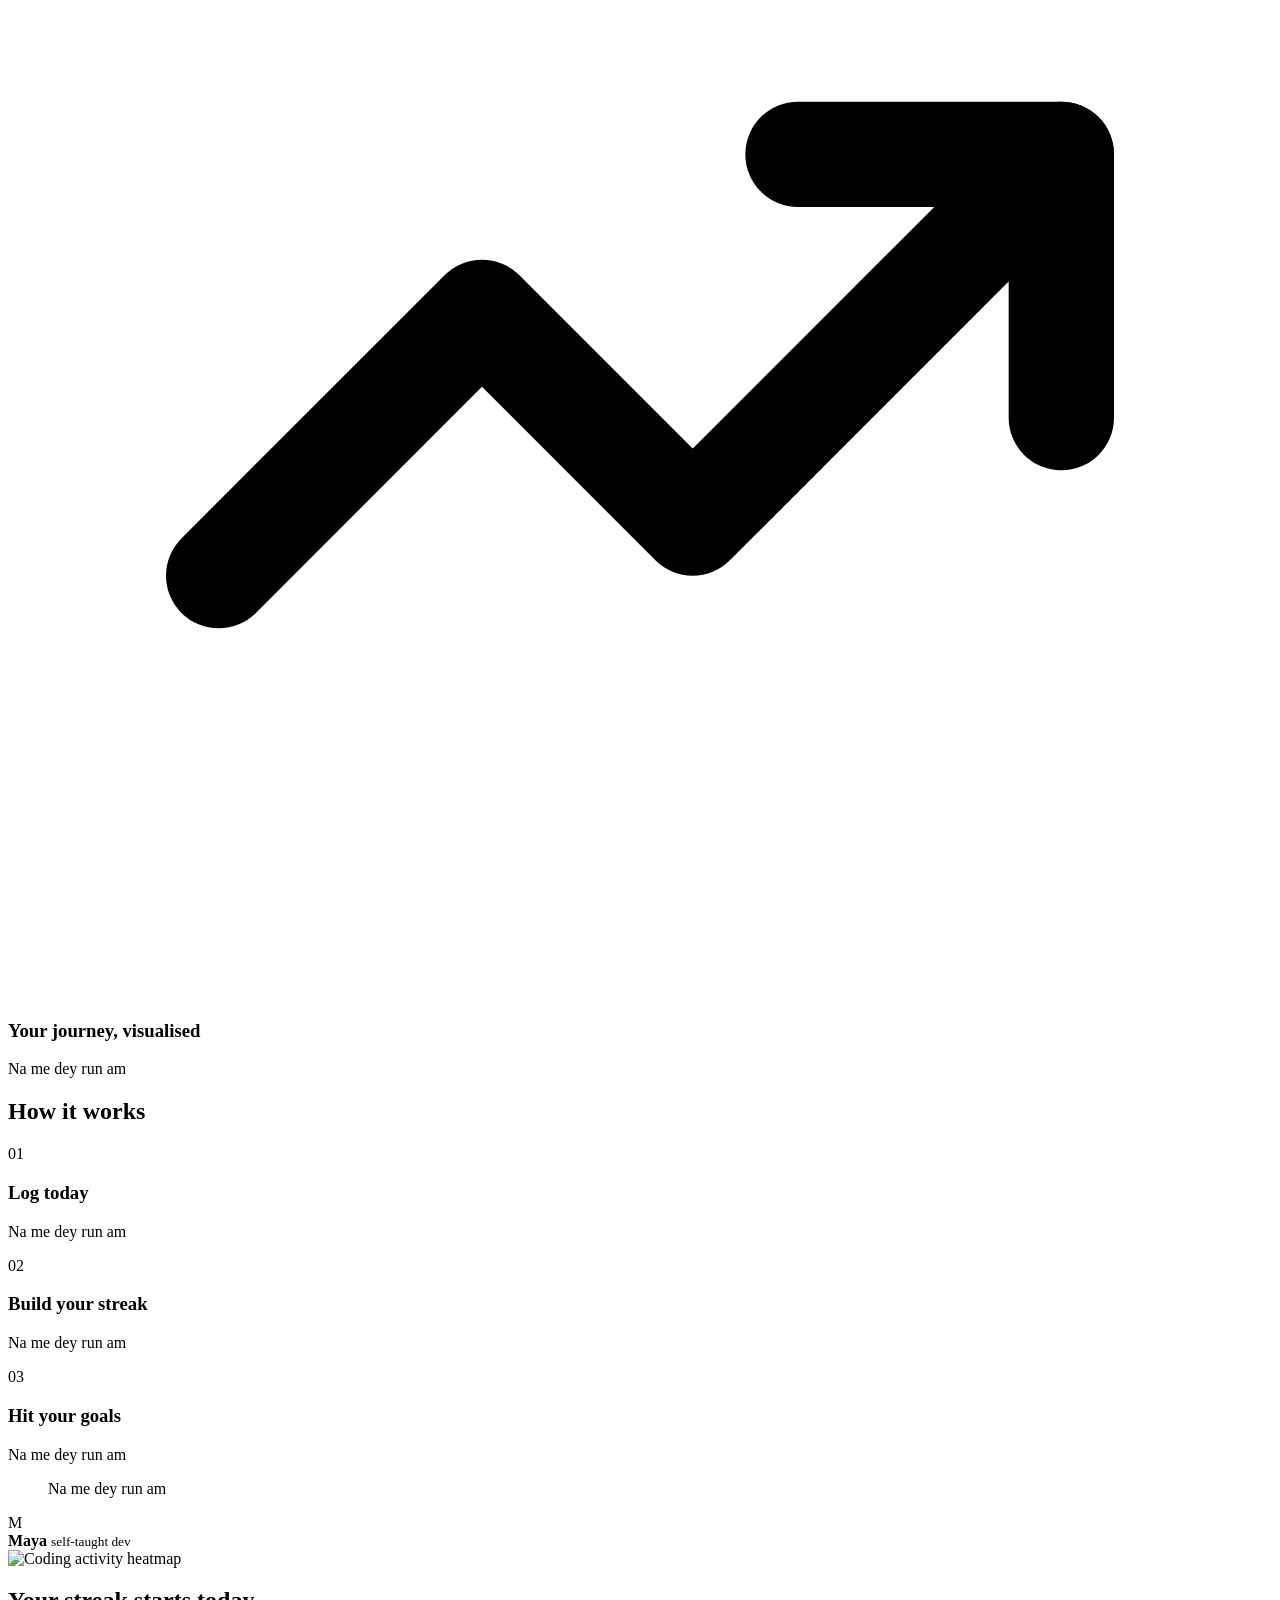
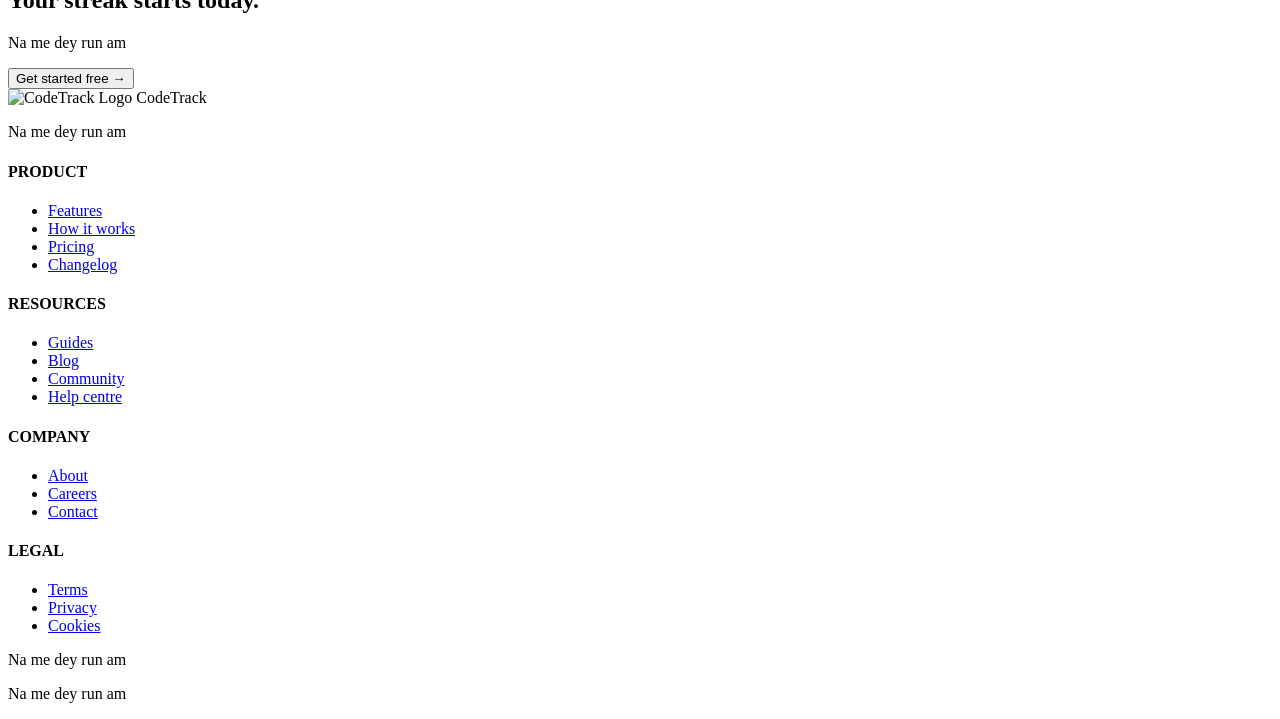
==== commit c65b7dd0: "feat: Dom Manipulation" ====
--- a/index.html
+++ b/index.html
@@ -38,7 +38,7 @@
                 <h1>Build the habit. Watch the streak grow.</h1>
                 <p>CodeTrack helps you log what you learn every day, hit your goals, and actually see your progress &mdash; one green square at a time.</p>
                 <div class="hero-actions">
-                    <a href="#final-cta" class="btn-primary btn-large">Start tracking &mdash; it's free &rarr;</a>
+                    <a href="#final-cta" class="btn-primary btn-large" id="hero_pri">Start tracking &mdash; it's free &rarr;</a>
                     <a href="#how-it-works" class="btn-link">&#9655; See how it works</a>
                 </div>
             </div>
@@ -221,6 +221,6 @@
 
 
 
-    <script src="js_assignment.js"></script>
+    <script src="./app.js"></script>
 </body>
-</html>
+</html
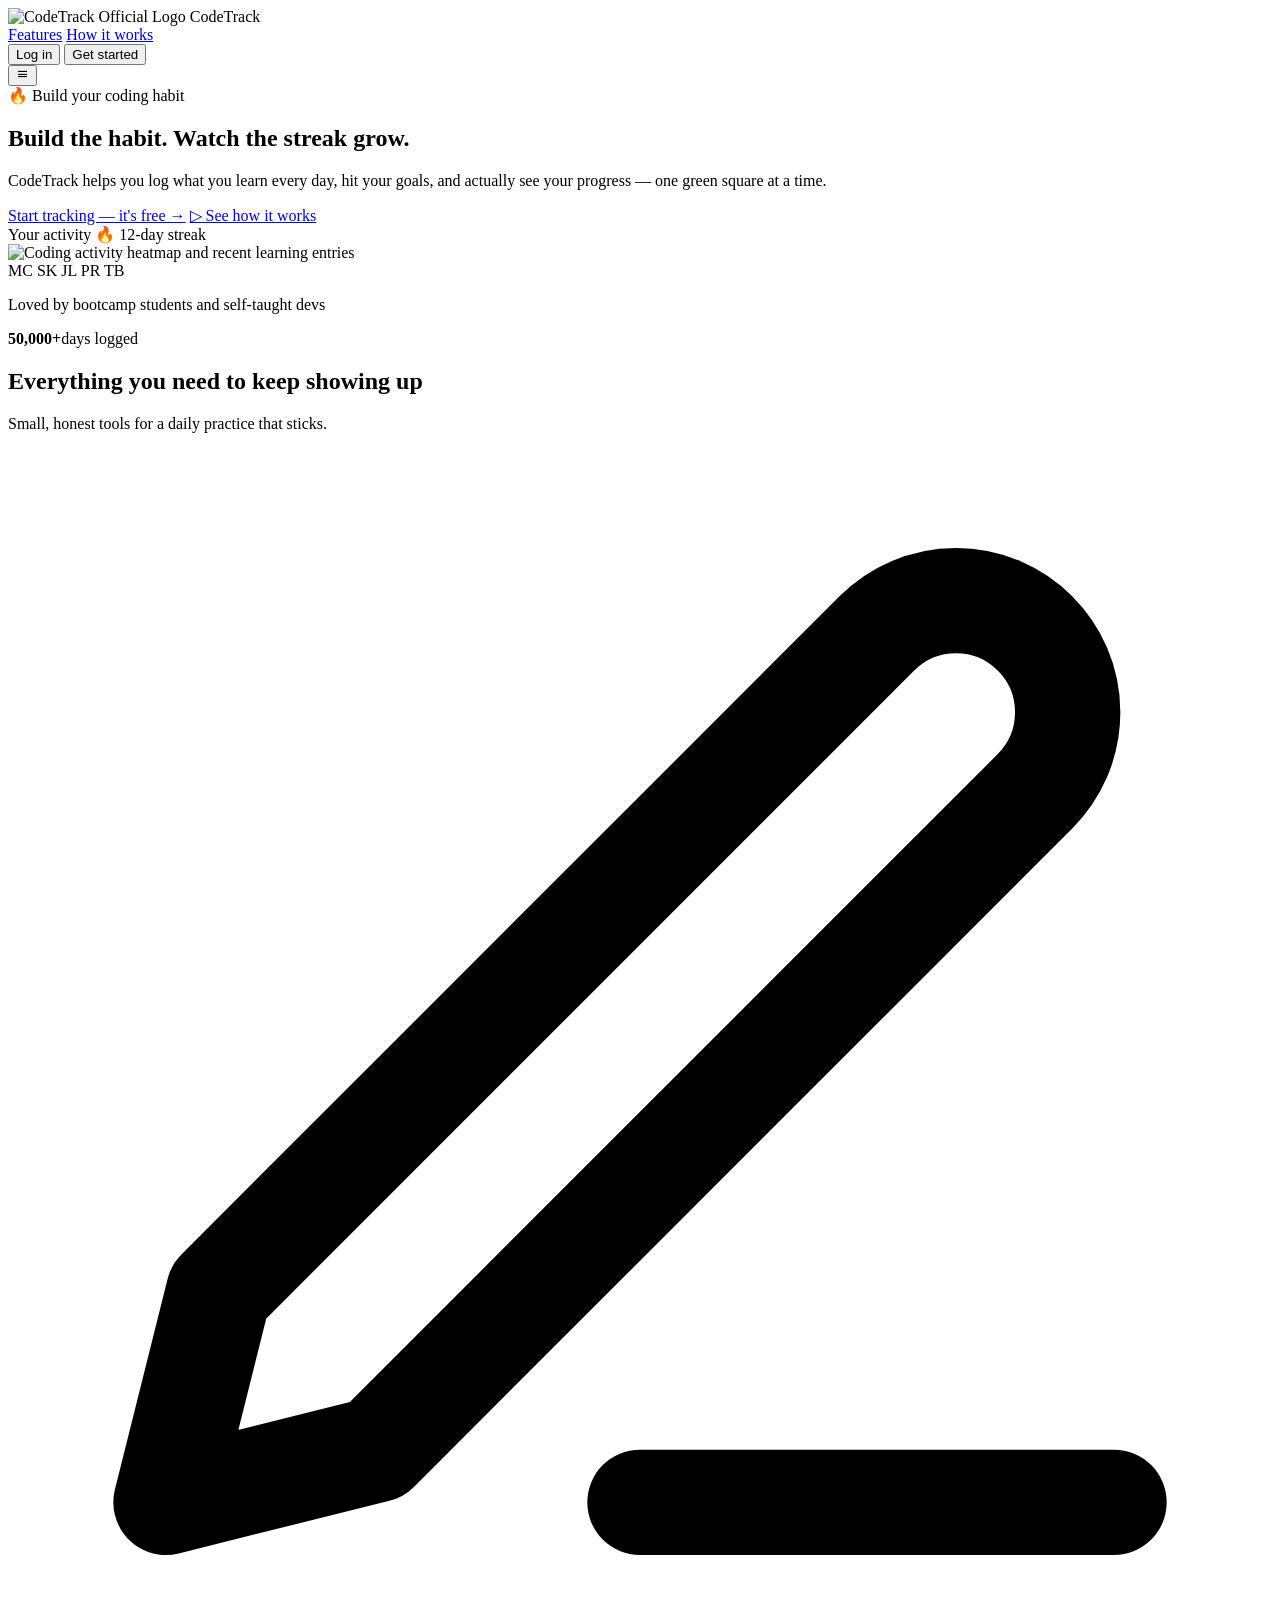
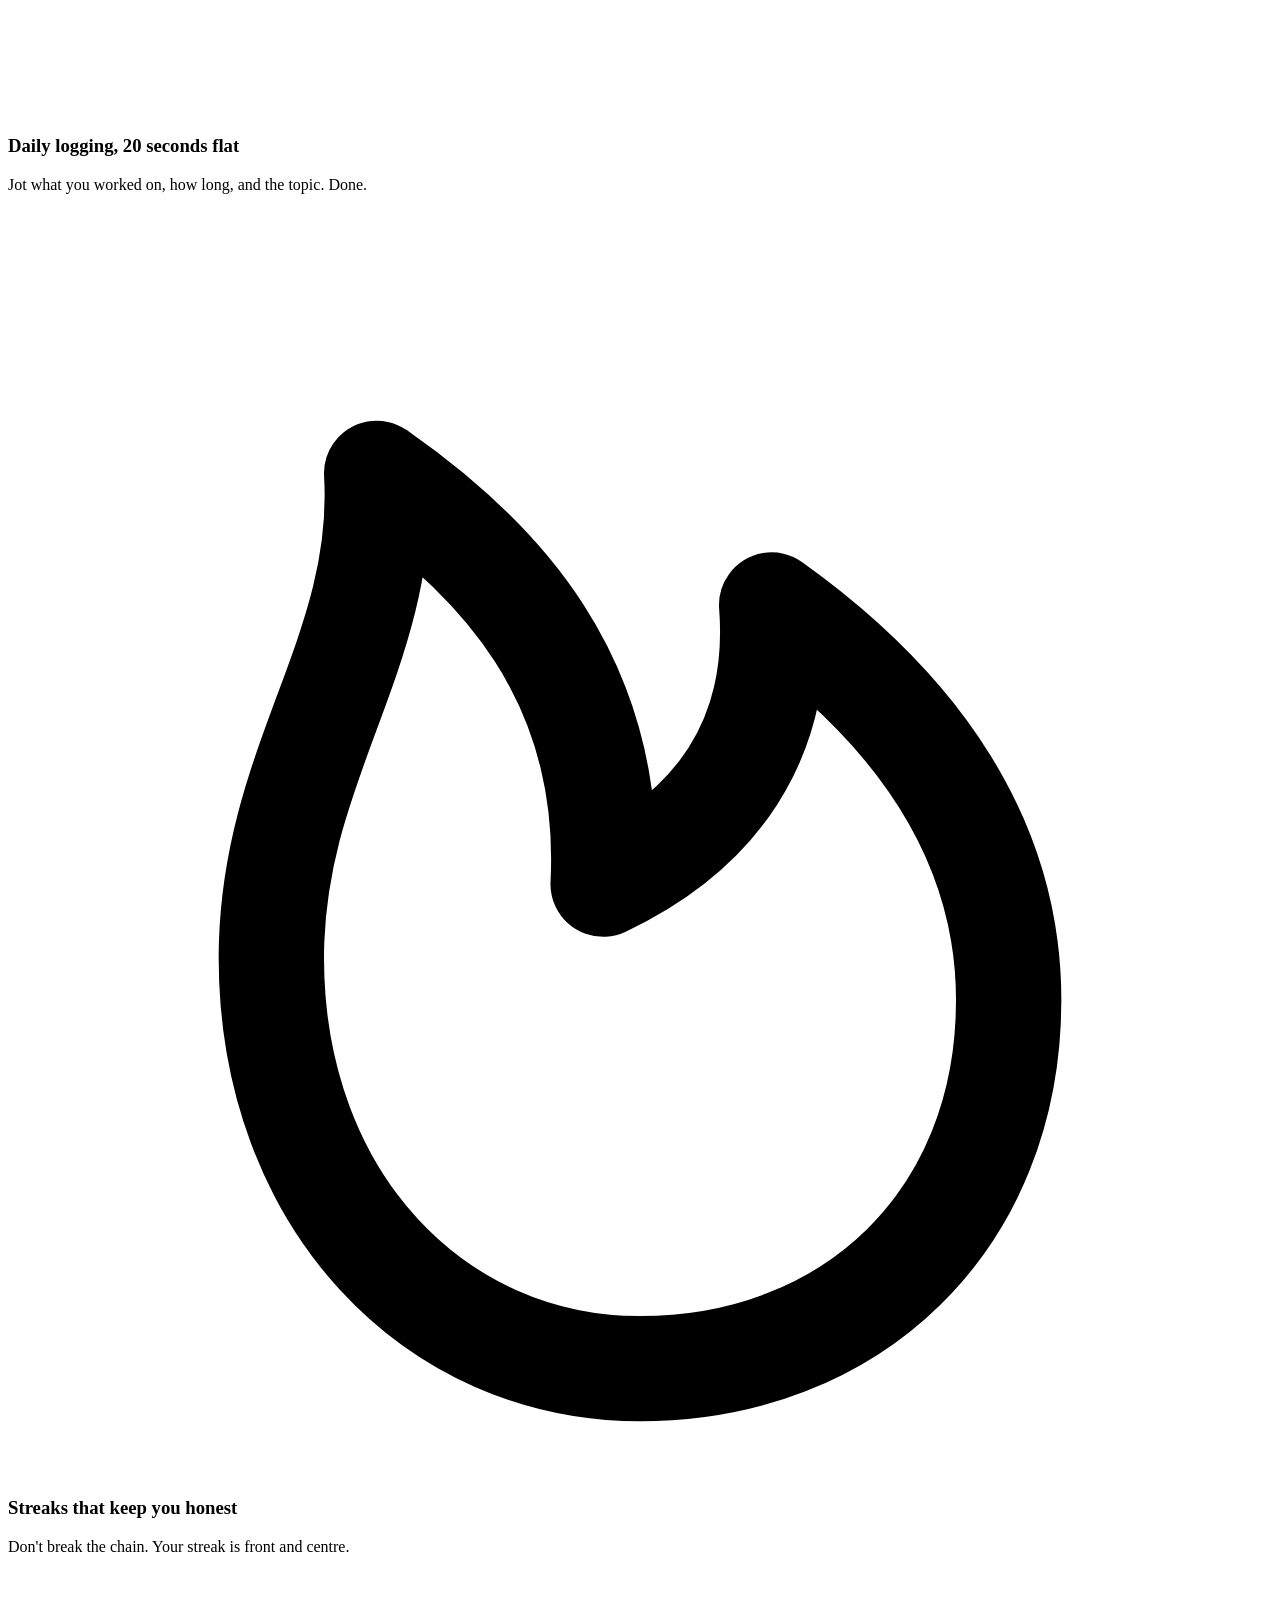
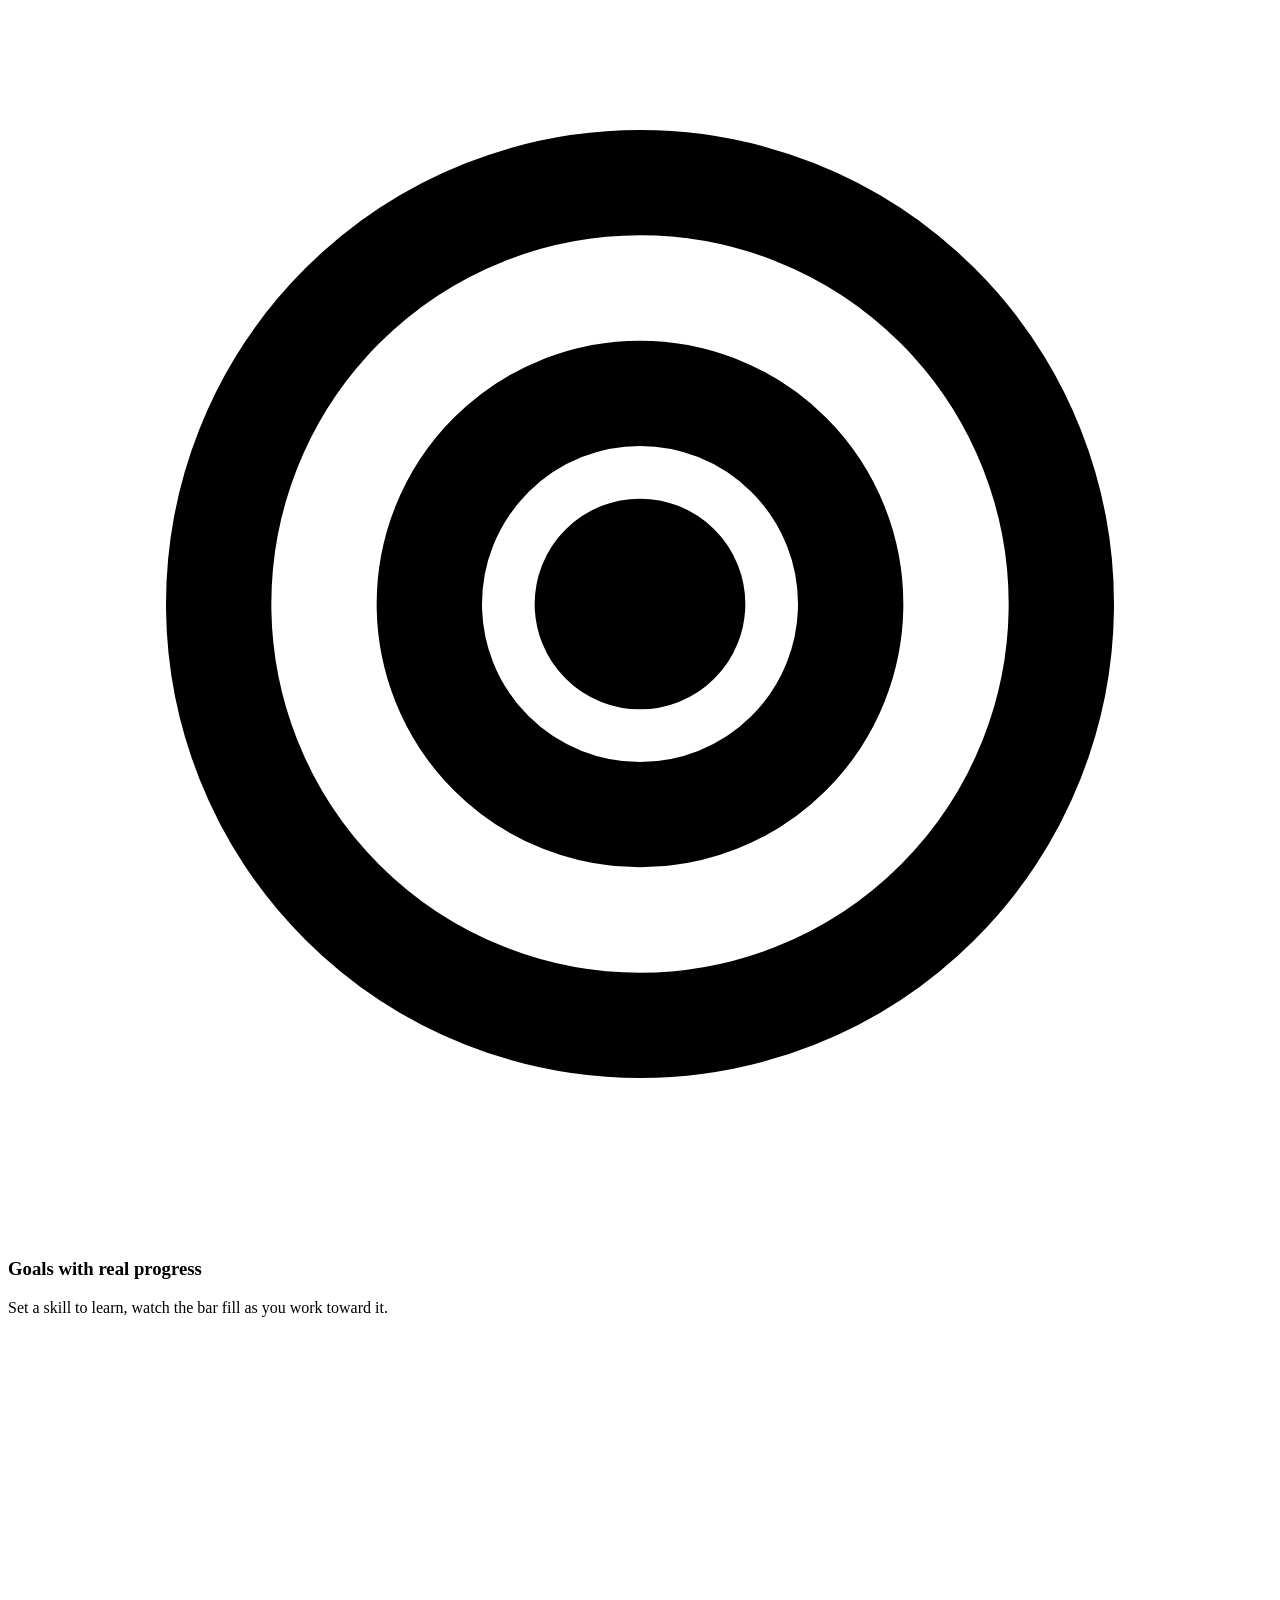
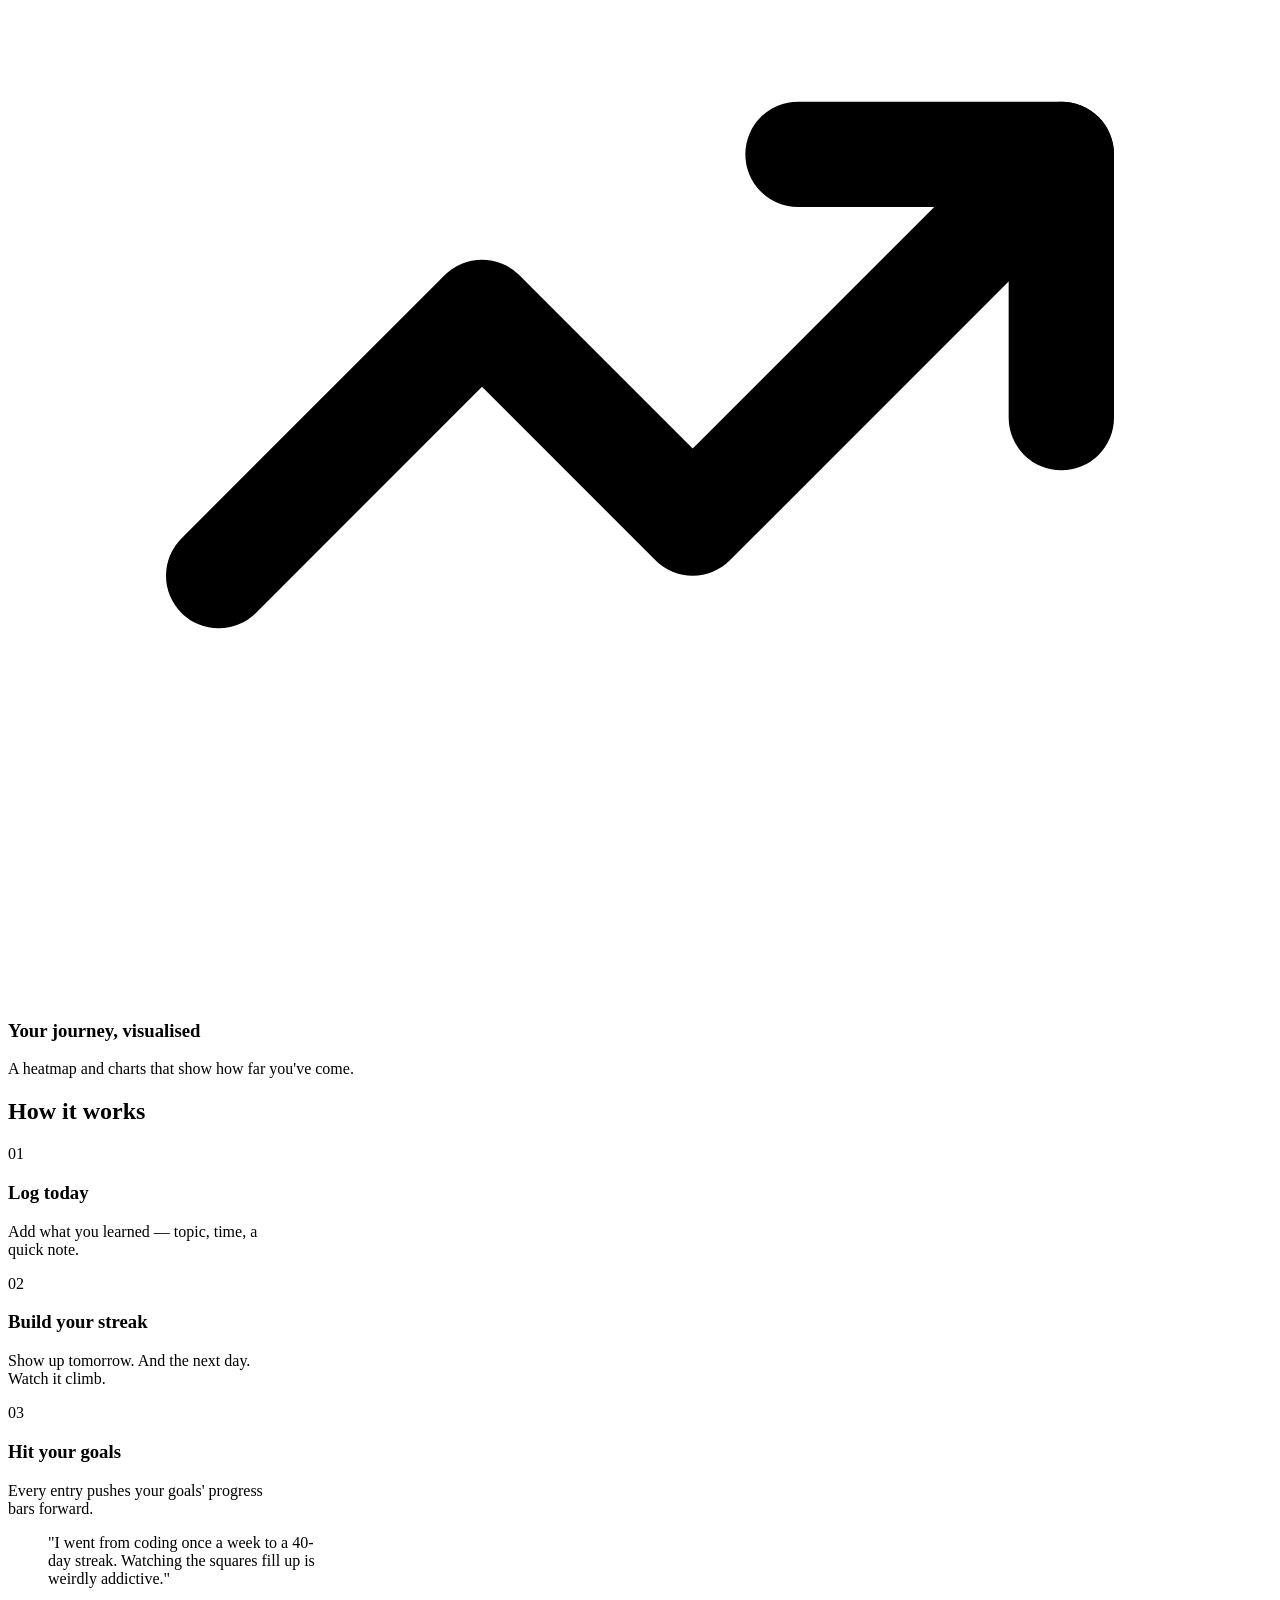
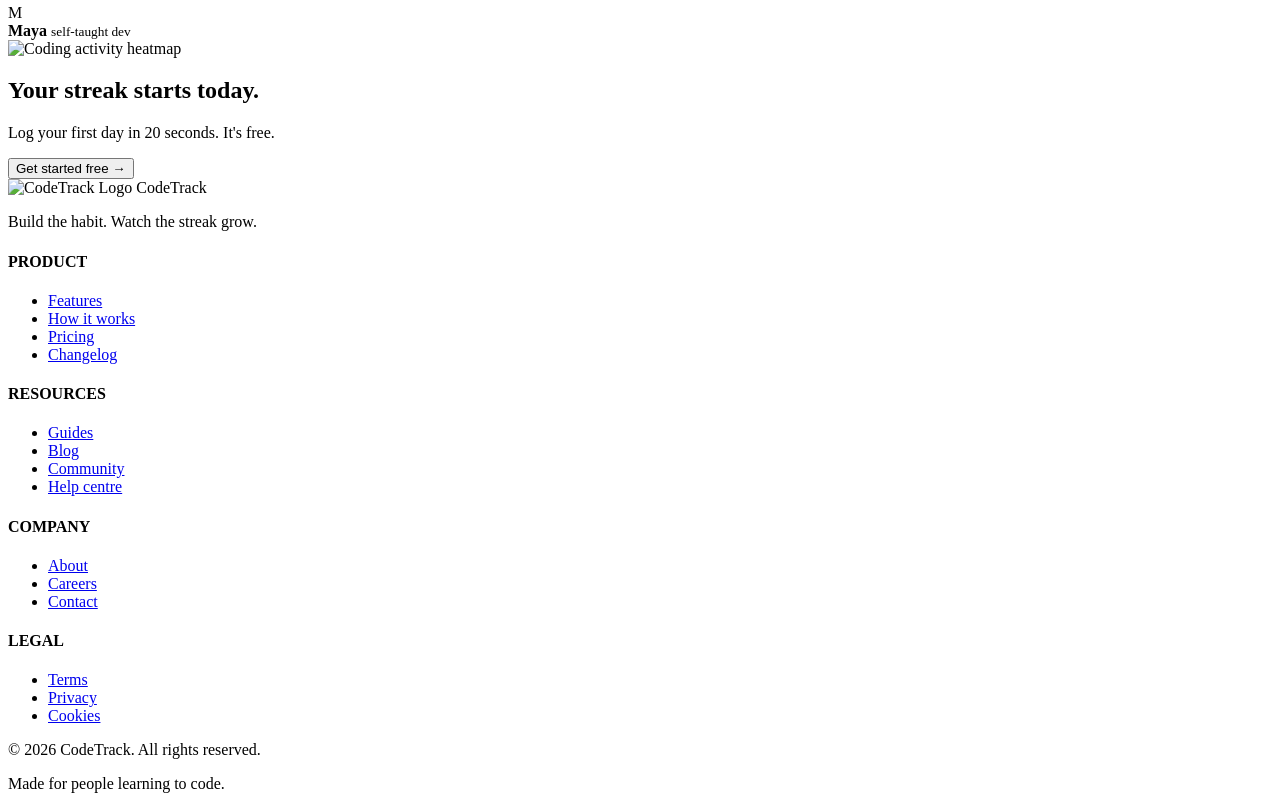
==== commit 30187f4b: "feat: Dom Manipulation Updated" ====
--- a/index.html
+++ b/index.html
@@ -34,8 +34,8 @@
         <!-- Hero Section -->
         <section class="hero">
             <div class="hero-content">
-                <span class="badge"><span aria-hidden="true">🔥</span> Build your coding habit</span>
-                <h1>Build the habit. Watch the streak grow.</h1>
+                <span class="badge"><span aria-hidden="true">🔥</span> <span>Build your coding habit</span></span>
+                <h1 id="mainTitle">Build the habit. Watch the streak grow.</h1>
                 <p>CodeTrack helps you log what you learn every day, hit your goals, and actually see your progress &mdash; one green square at a time.</p>
                 <div class="hero-actions">
                     <a href="#final-cta" class="btn-primary btn-large" id="hero_pri">Start tracking &mdash; it's free &rarr;</a>
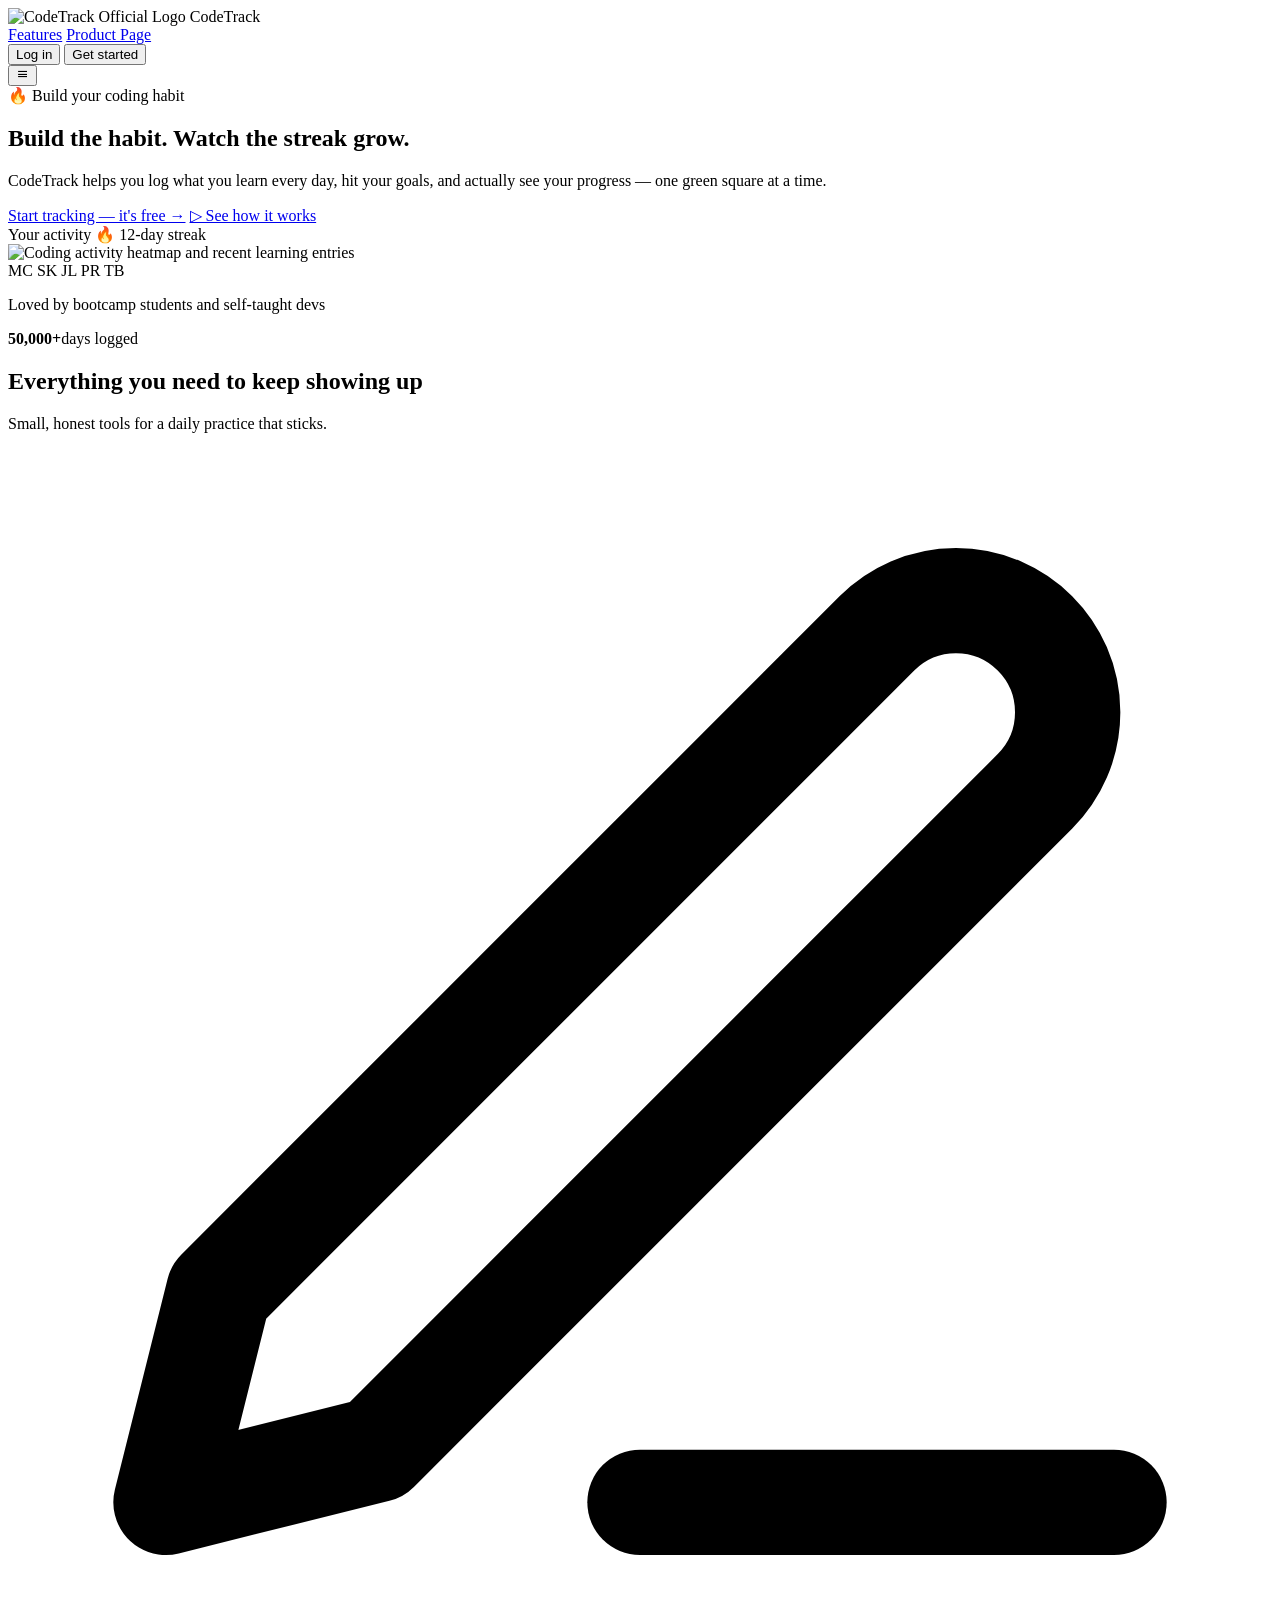
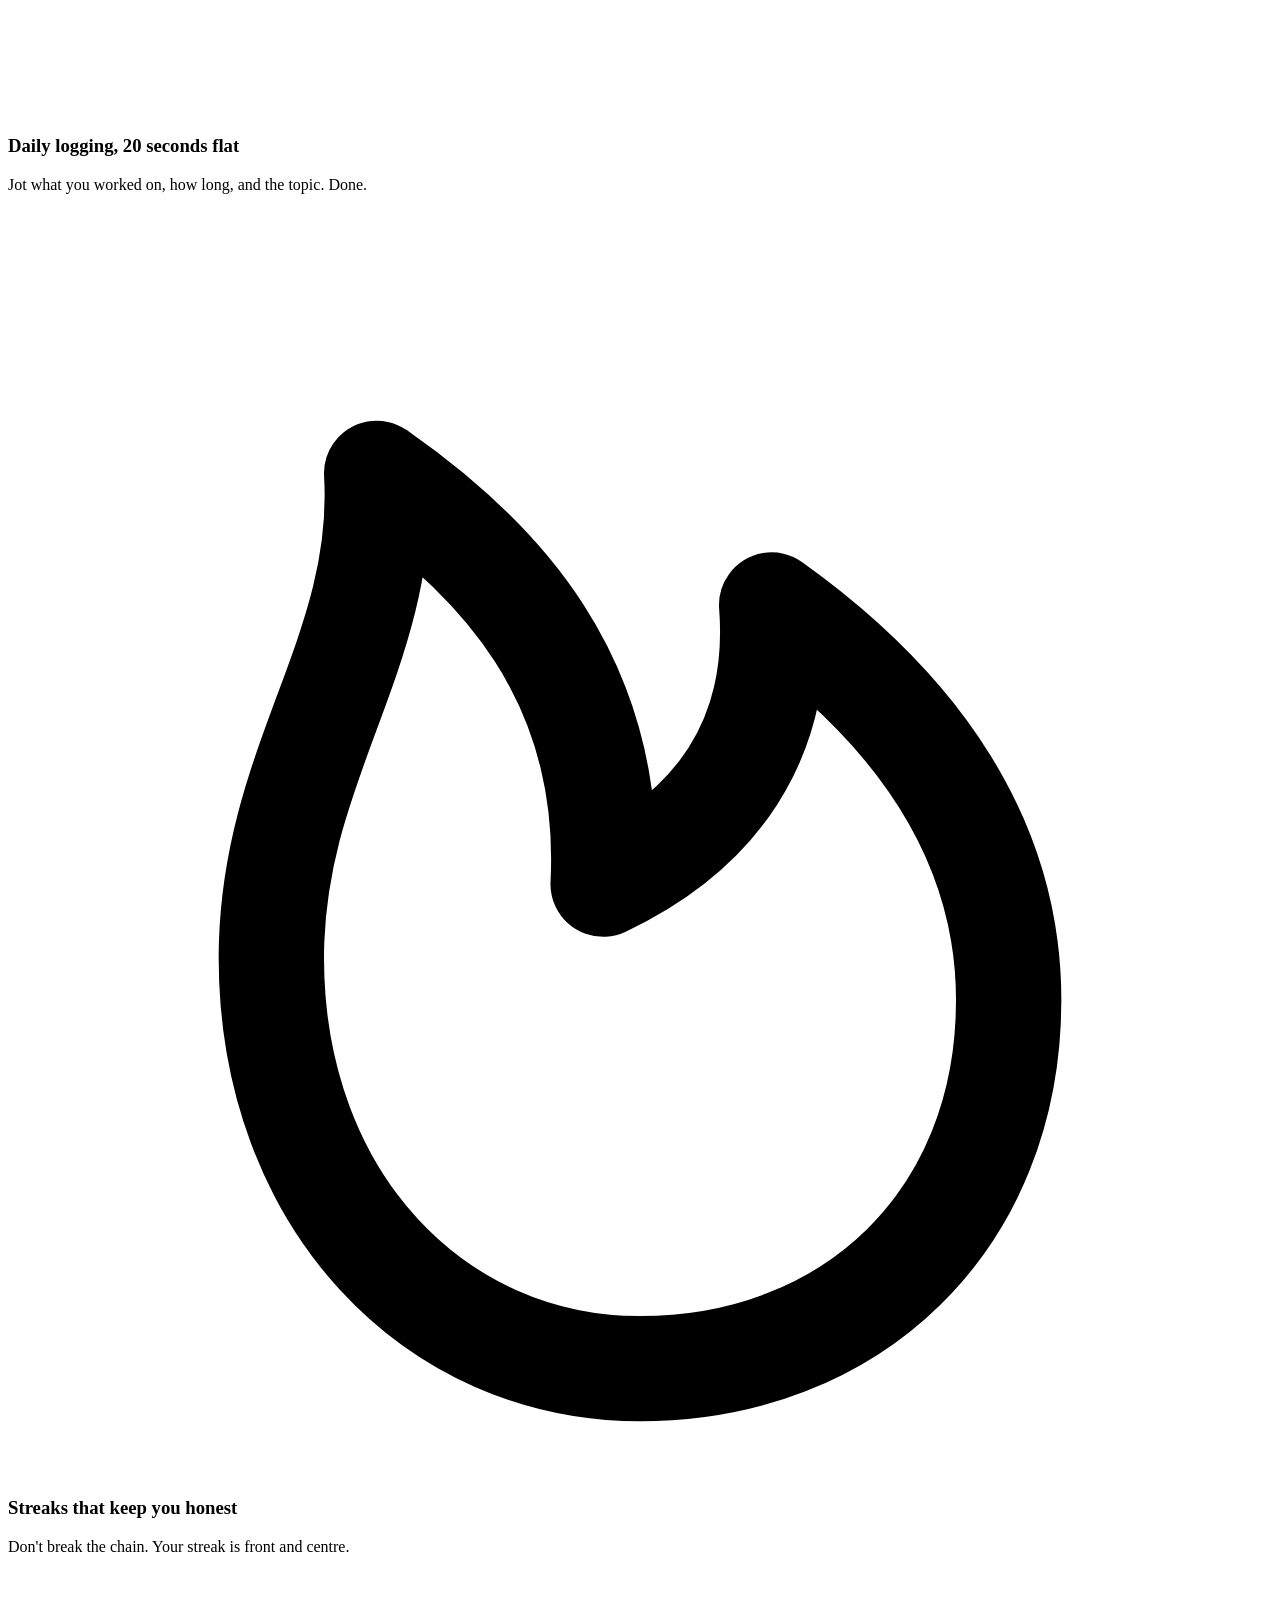
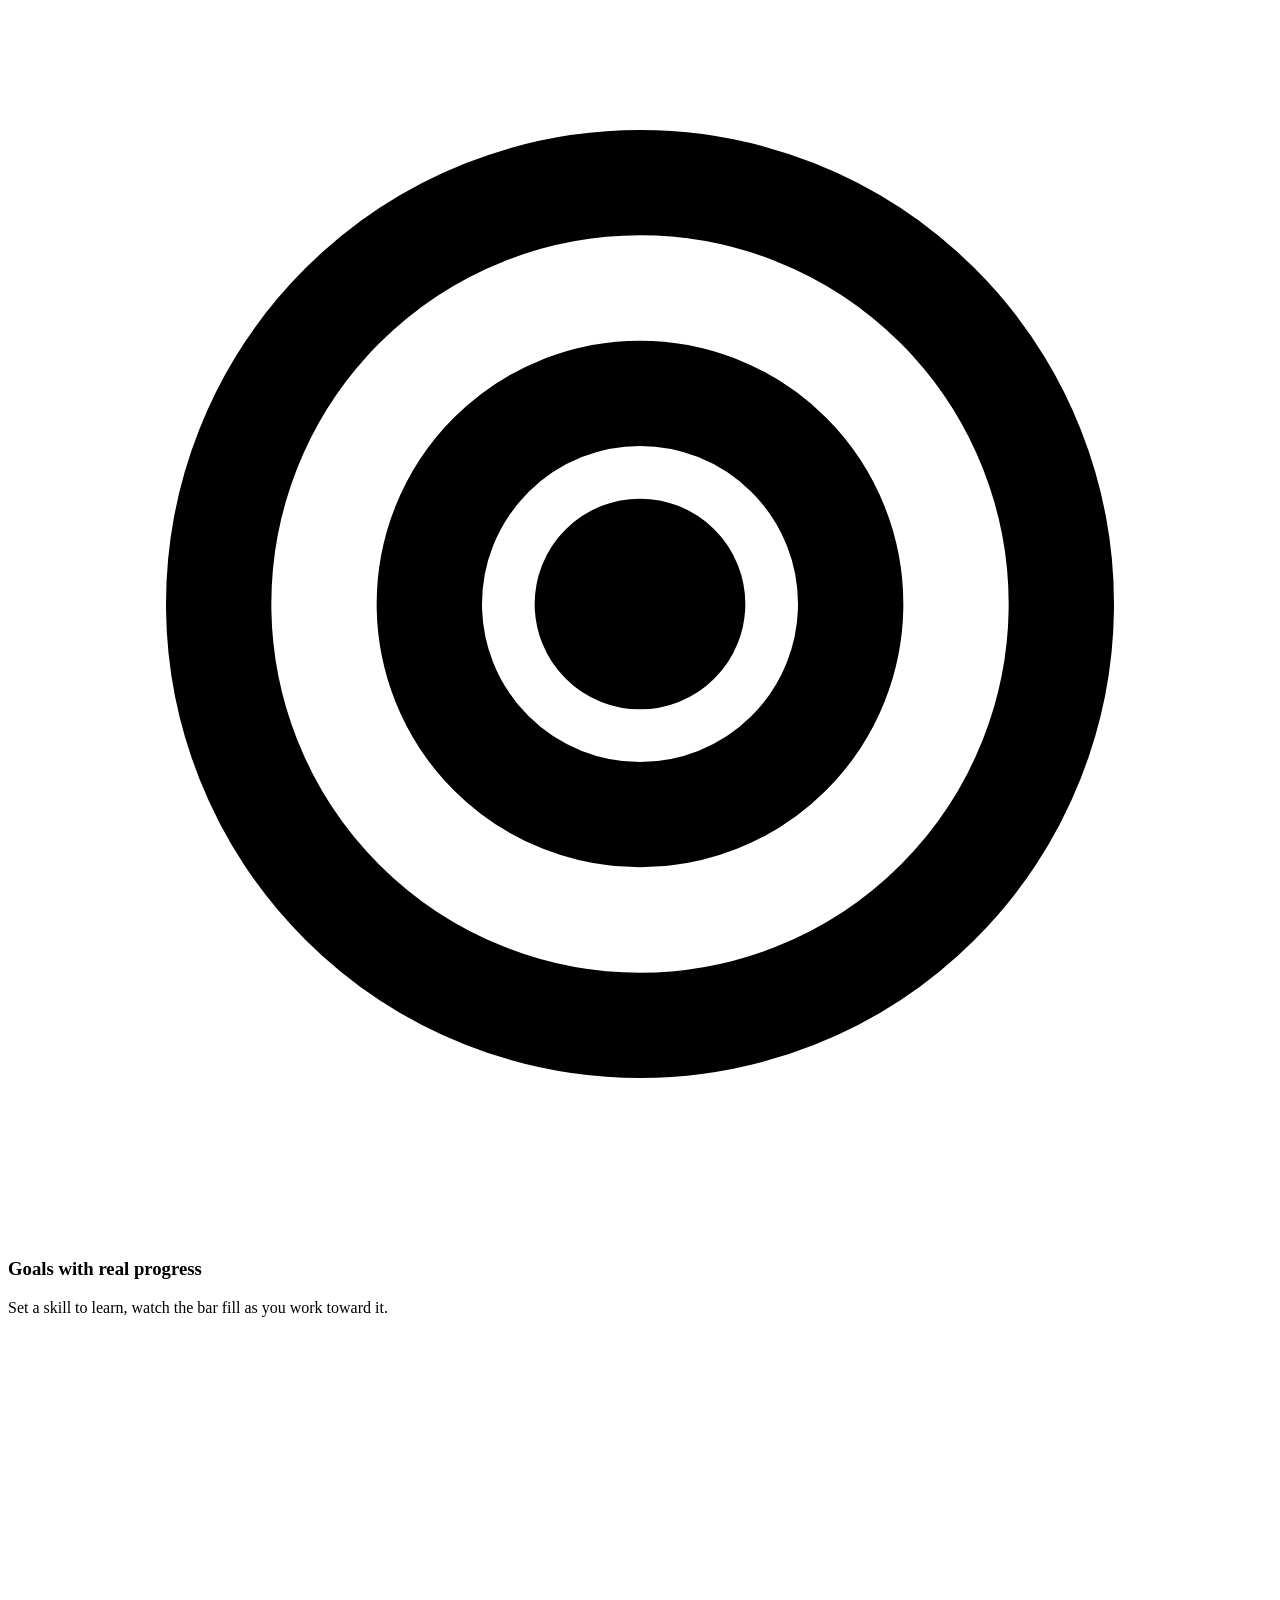
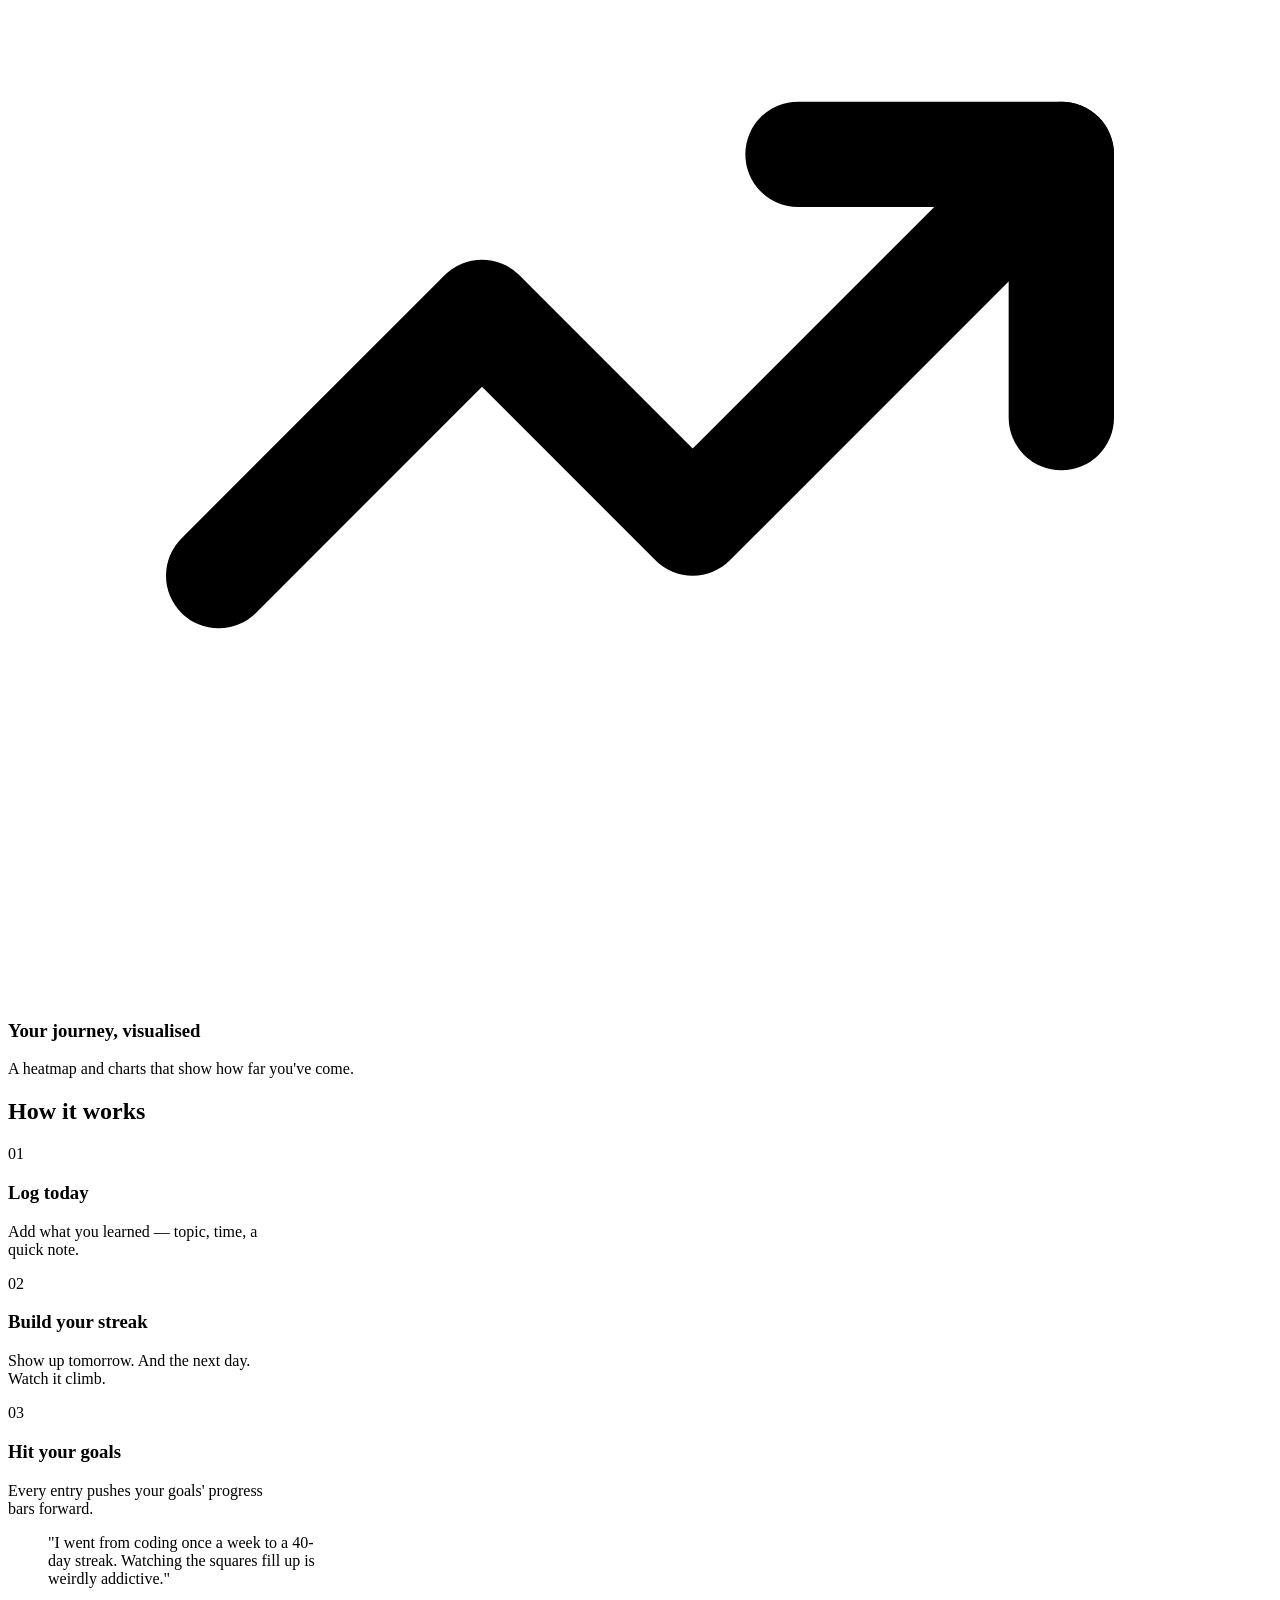
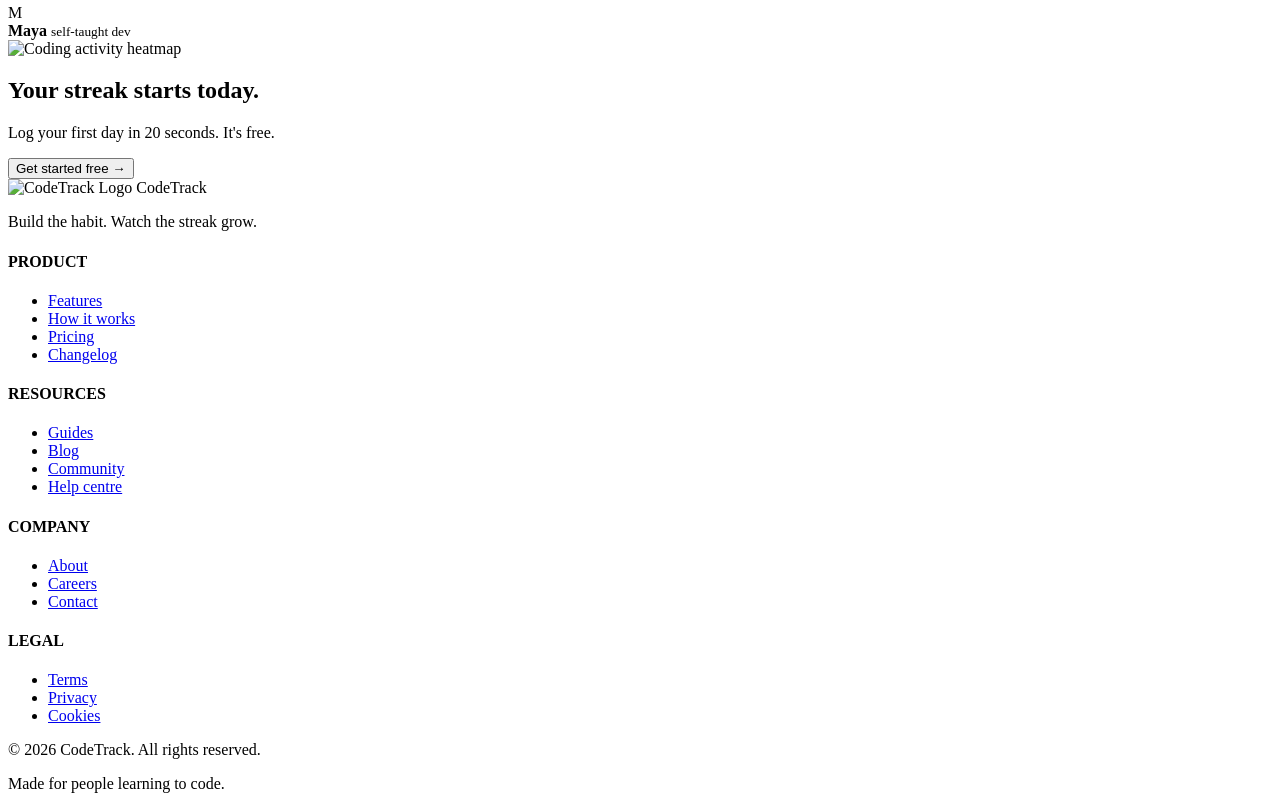
==== commit 6498930a: "feat: Dom Manipulation" ====
--- a/index.html
+++ b/index.html
@@ -16,7 +16,7 @@
         </div>
         <nav>
             <a href="#features">Features</a>
-            <a href="#how-it-works">How it works</a>
+            <a href="./data.html">Product Page</a>
         </nav>
 
         <div class="auth-buttons">
@@ -48,7 +48,7 @@
                         <span class="eyebrow">Your activity</span>
                         <span class="streak-badge"><span aria-hidden="true">🔥</span> 12-day streak</span>
                     </div>
-                    <img src="./Image/CodeTrack Container.png" alt="Coding activity heatmap and recent learning entries">
+                    <img id="hero_Img" src="./Image/CodeTrack Container.png" alt="Coding activity heatmap and recent learning entries">
                 </div>
             </aside>
         </section>
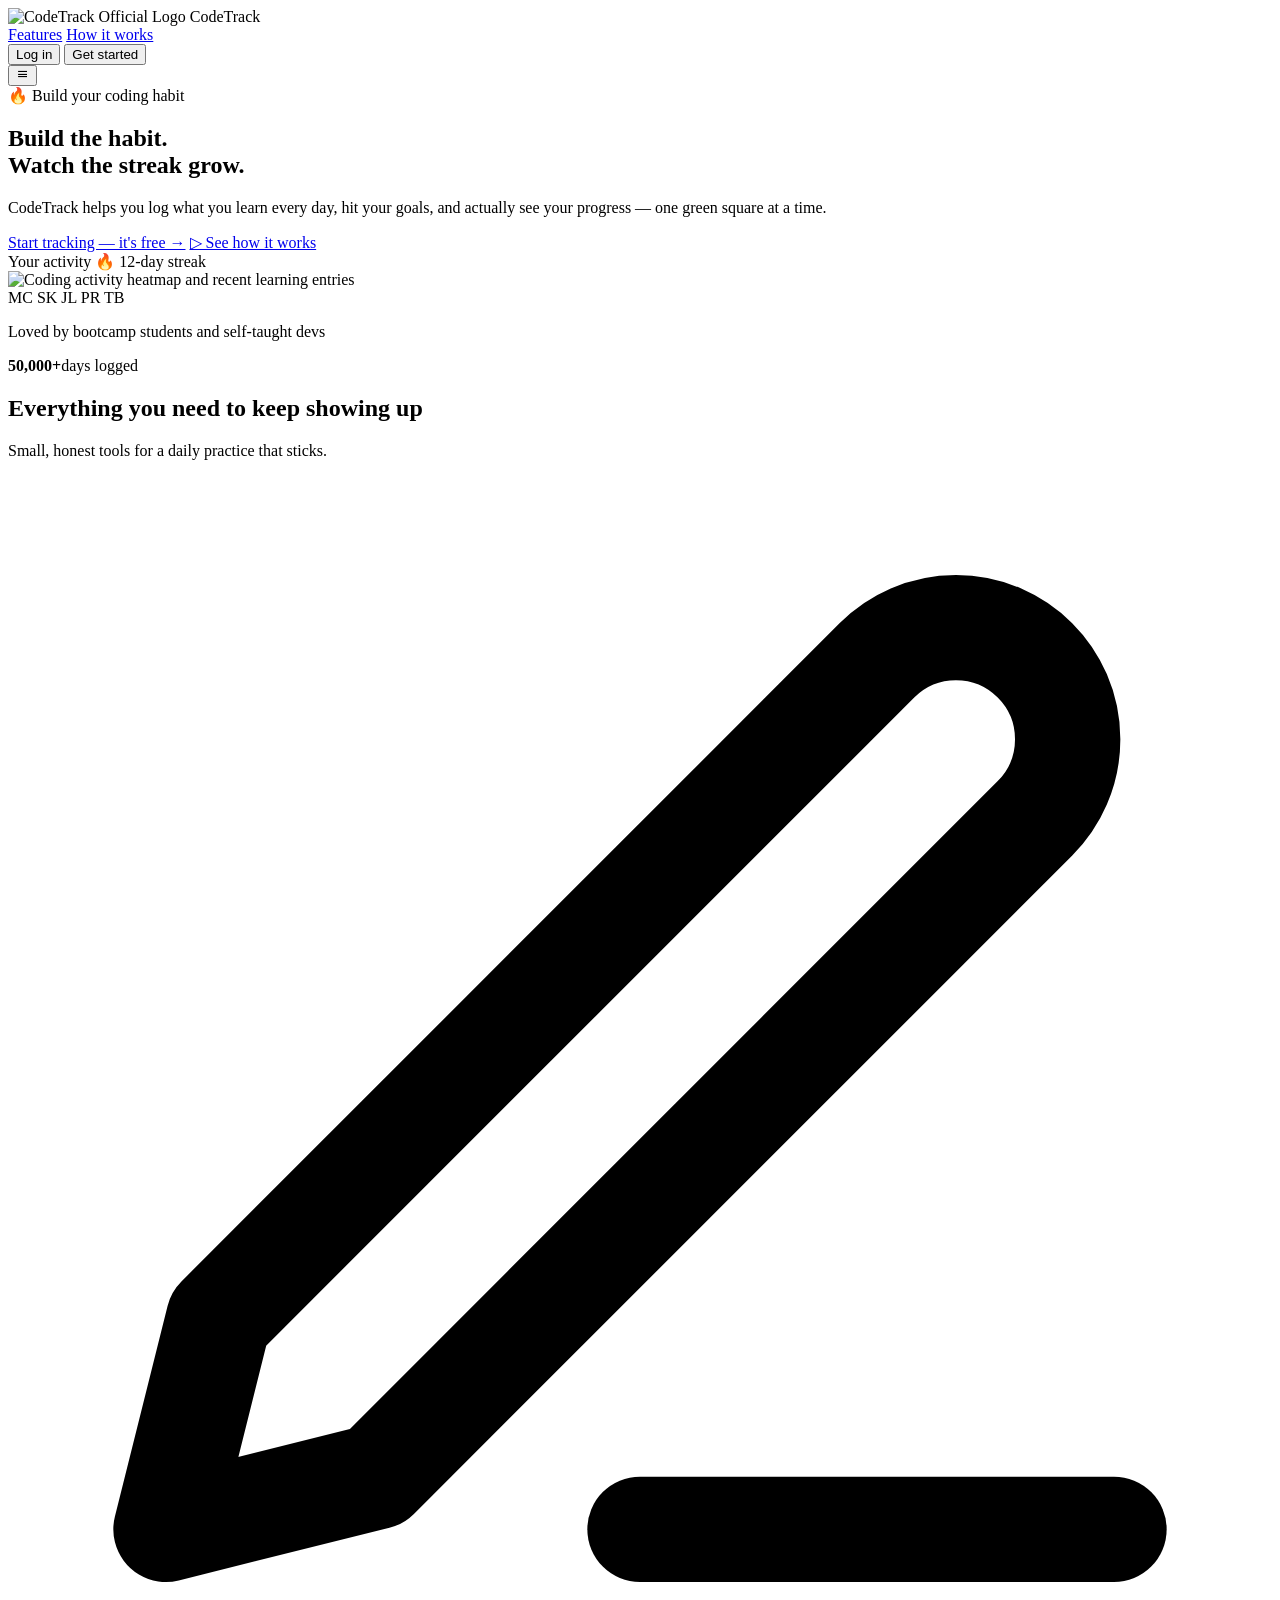
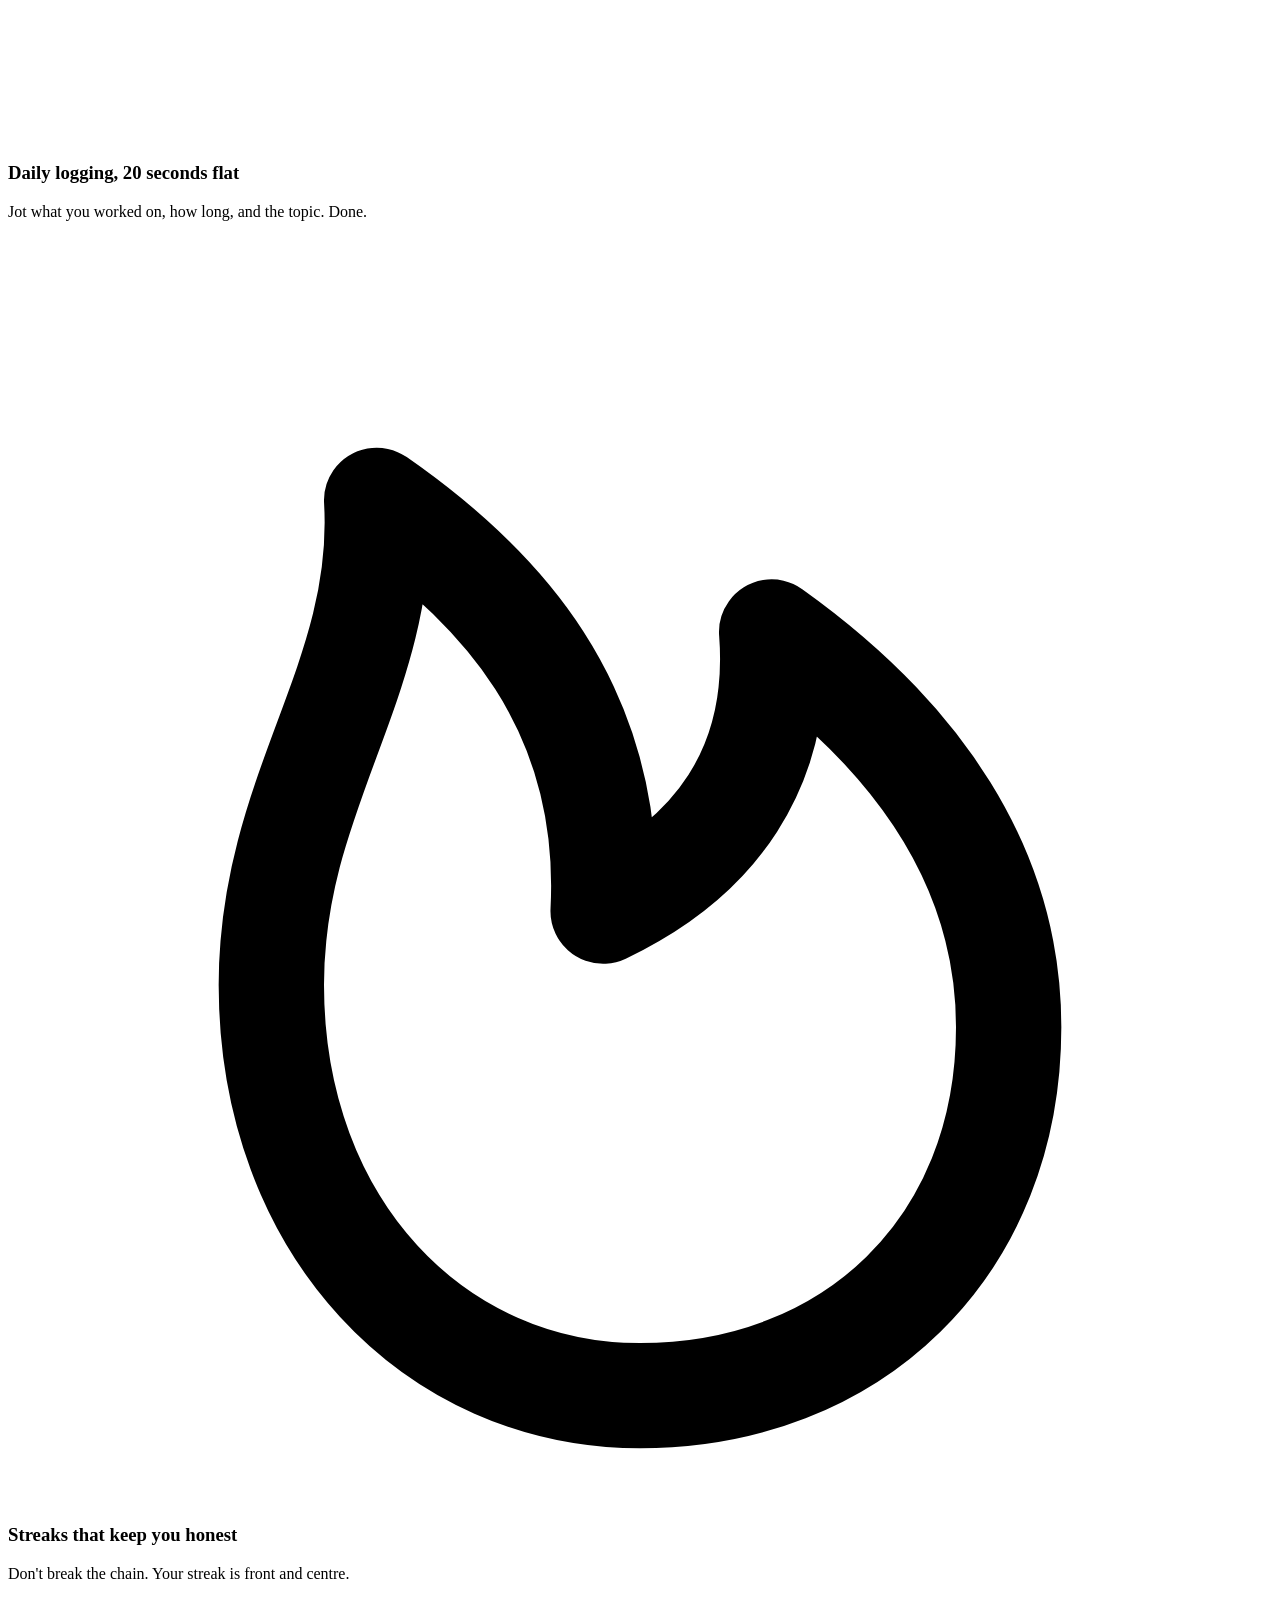
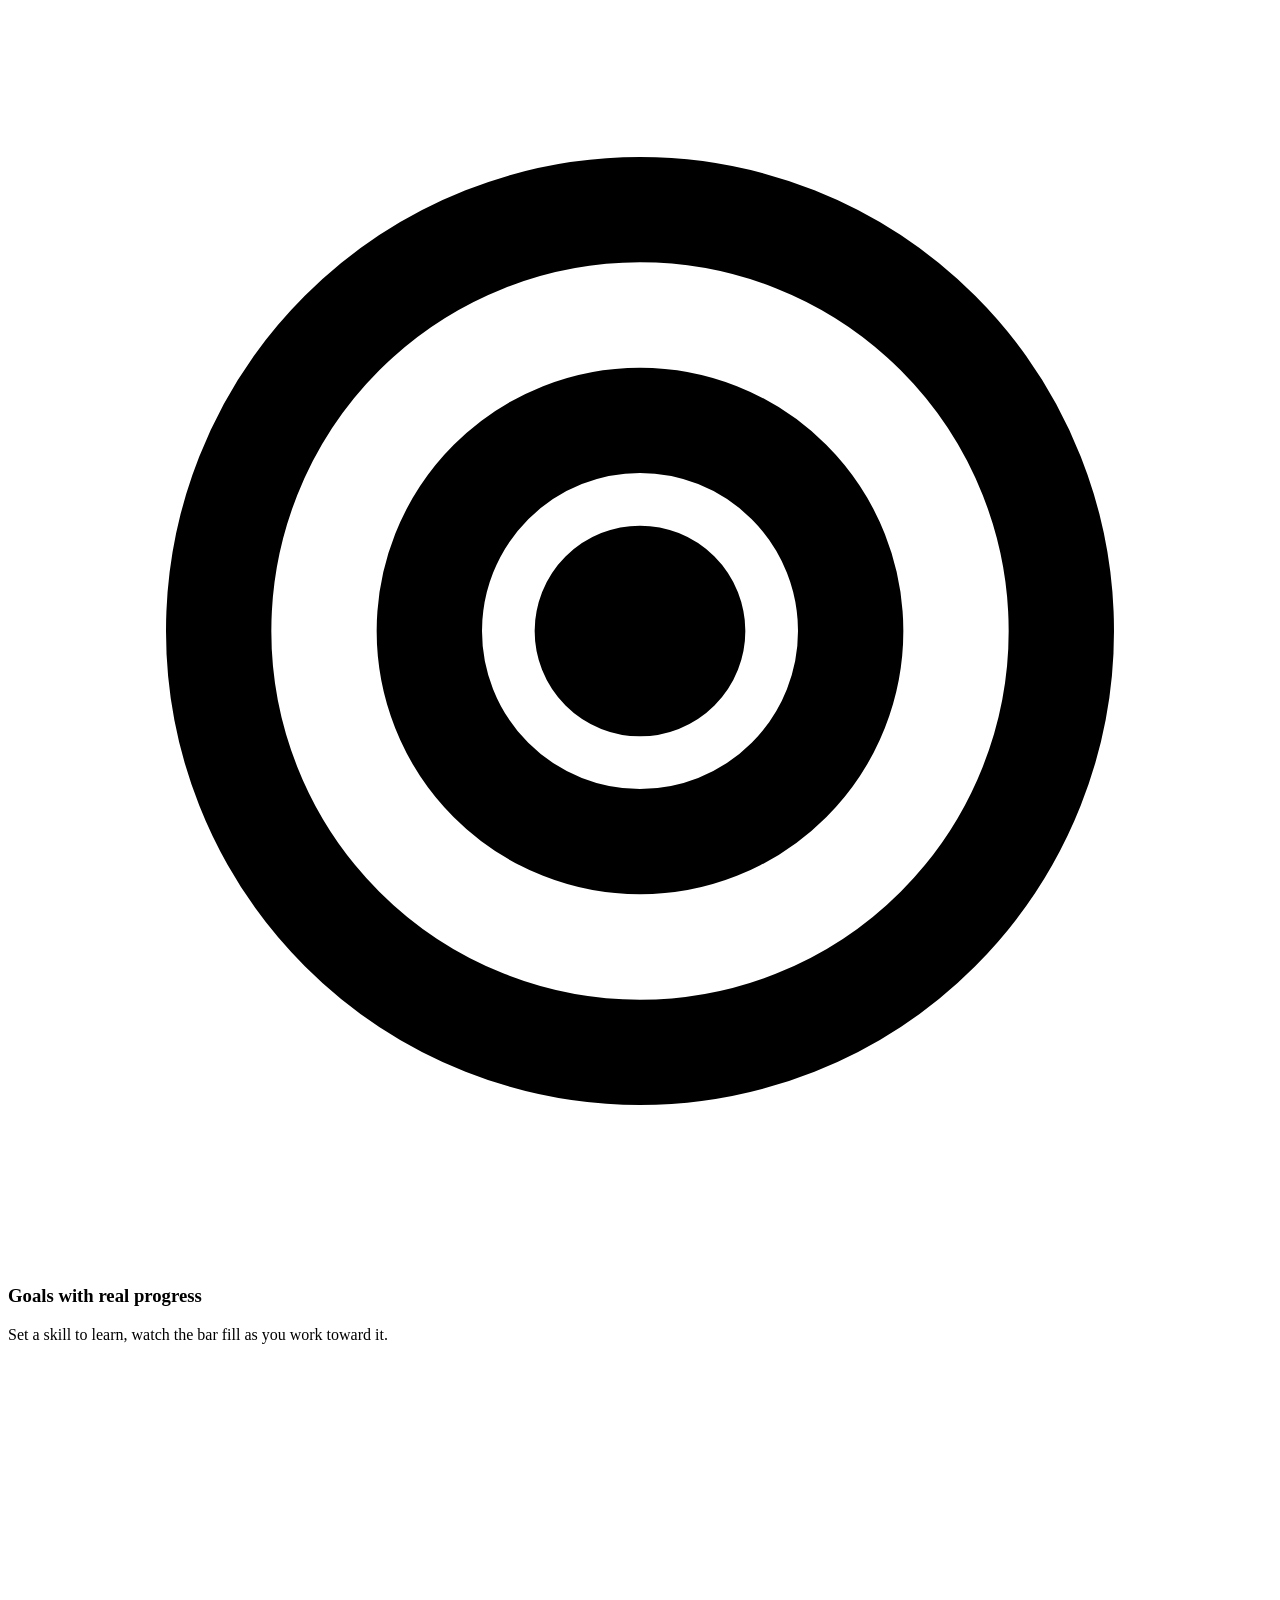
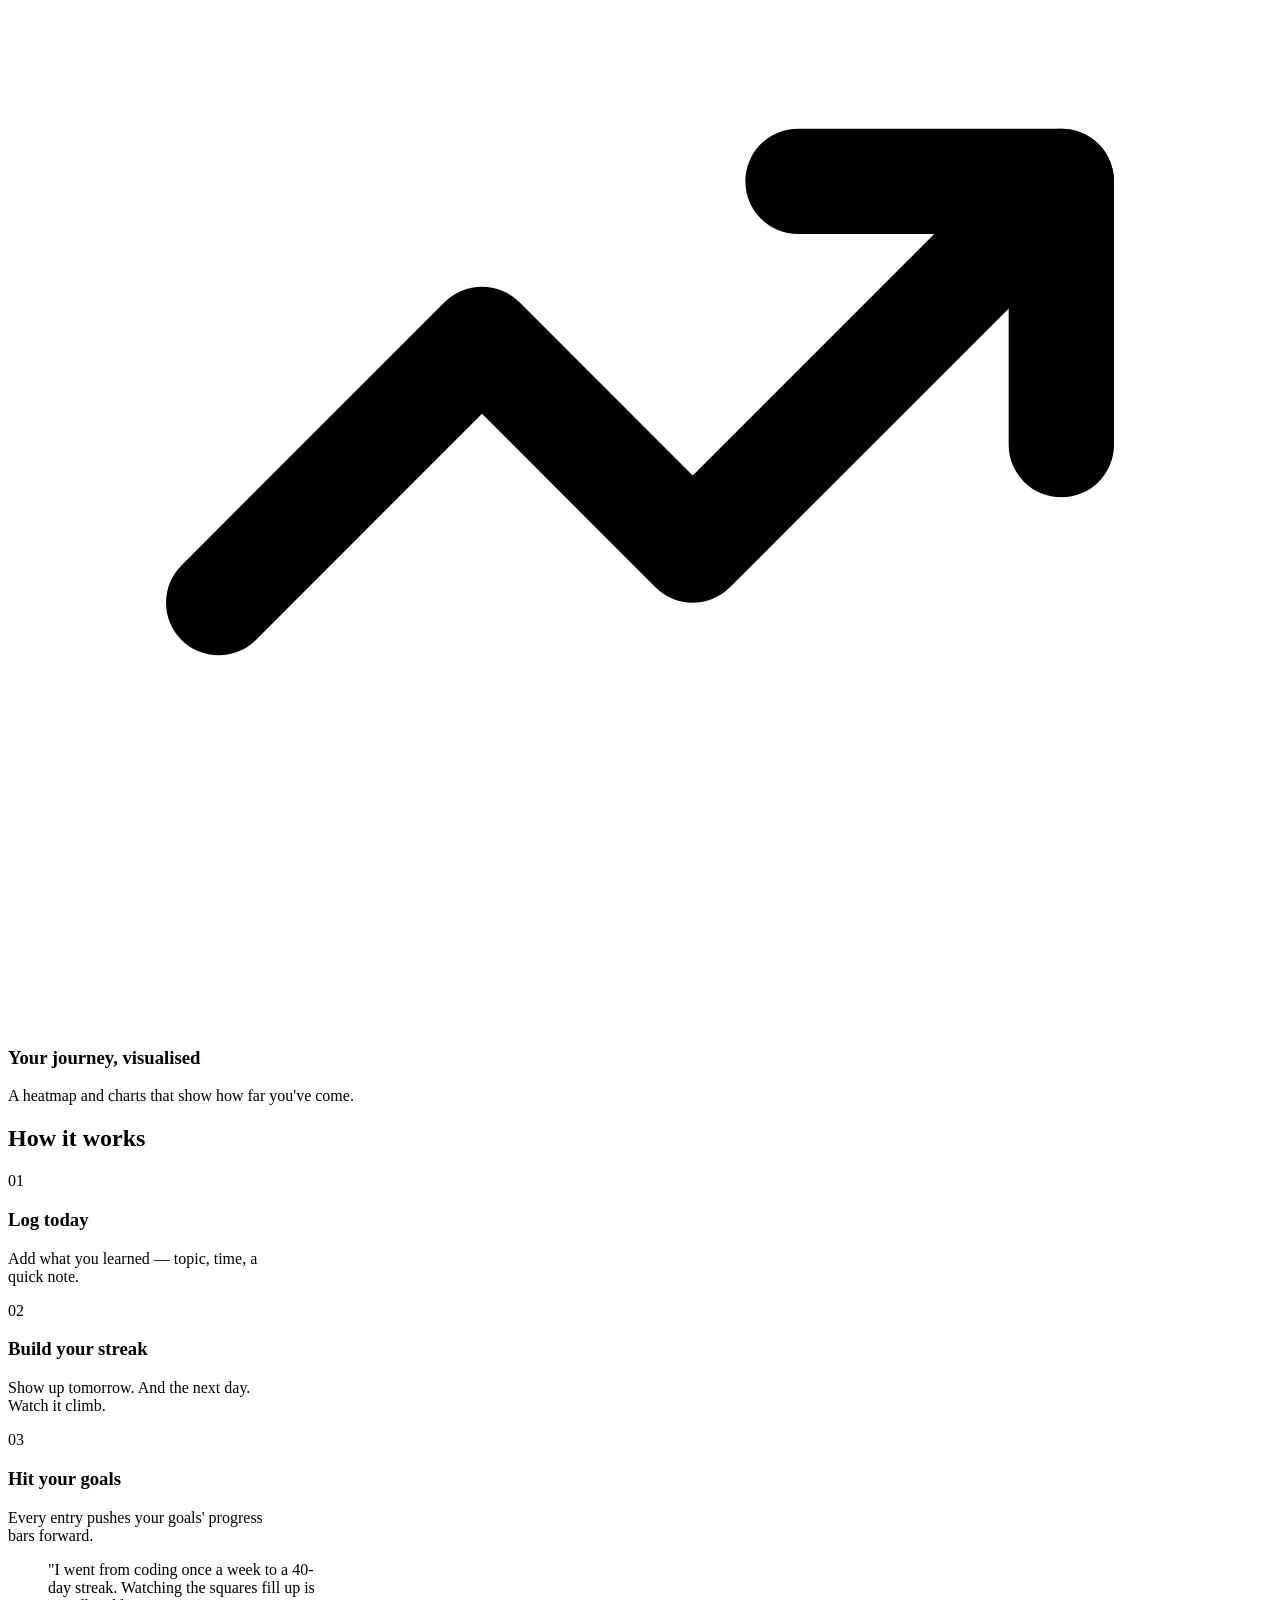
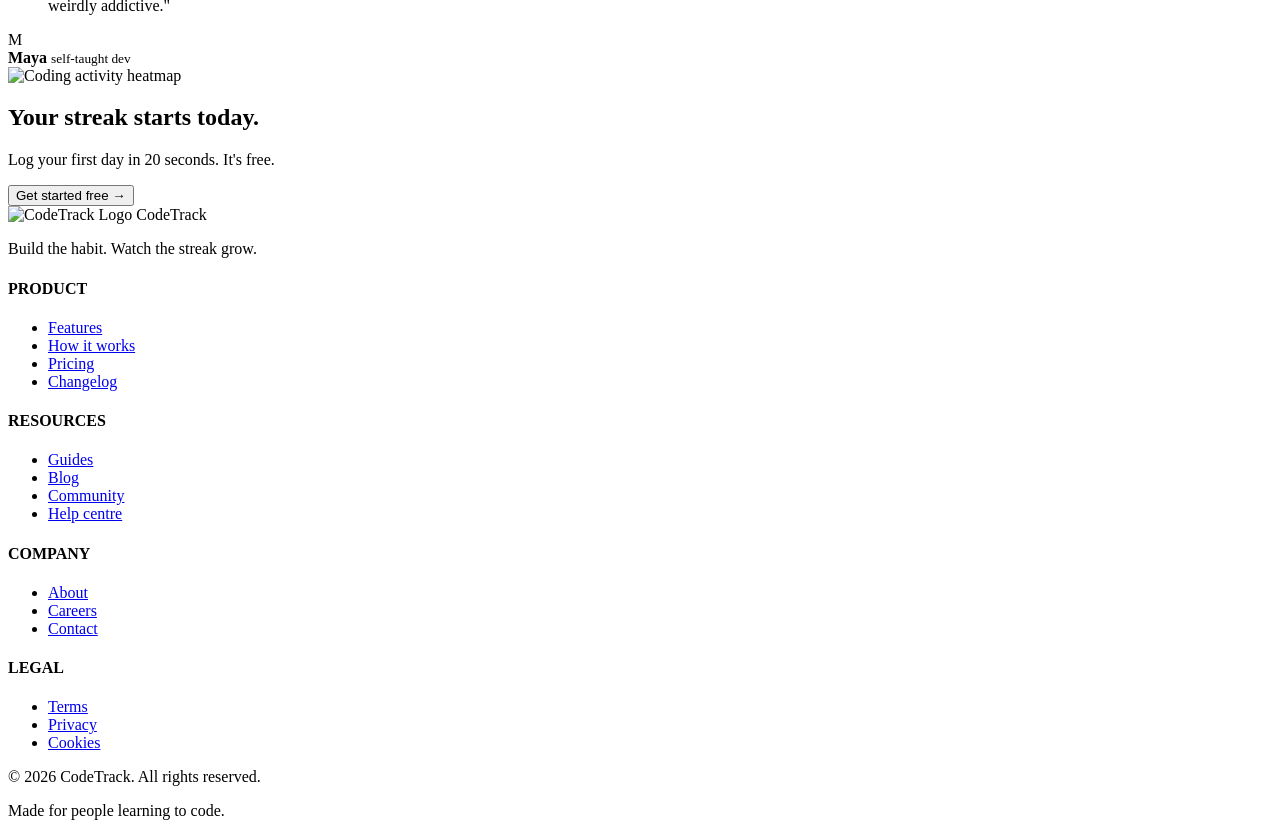
==== commit 5d4f6998: "Update index.html and README.md" ====
--- a/index.html
+++ b/index.html
@@ -16,7 +16,7 @@
         </div>
         <nav>
             <a href="#features">Features</a>
-            <a href="./data.html">Product Page</a>
+            <a href="#how-it-works">How it works</a>
         </nav>
 
         <div class="auth-buttons">
@@ -34,11 +34,11 @@
         <!-- Hero Section -->
         <section class="hero">
             <div class="hero-content">
-                <span class="badge"><span aria-hidden="true">🔥</span> <span>Build your coding habit</span></span>
-                <h1 id="mainTitle">Build the habit. Watch the streak grow.</h1>
+                <span class="badge"><span aria-hidden="true">🔥</span> Build your coding habit</span>
+                <h1>Build the habit. <br>Watch the streak grow.</h1>
                 <p>CodeTrack helps you log what you learn every day, hit your goals, and actually see your progress &mdash; one green square at a time.</p>
                 <div class="hero-actions">
-                    <a href="#final-cta" class="btn-primary btn-large" id="hero_pri">Start tracking &mdash; it's free &rarr;</a>
+                    <a href="#final-cta" class="btn-primary btn-large">Start tracking &mdash; it's free &rarr;</a>
                     <a href="#how-it-works" class="btn-link">&#9655; See how it works</a>
                 </div>
             </div>
@@ -48,7 +48,7 @@
                         <span class="eyebrow">Your activity</span>
                         <span class="streak-badge"><span aria-hidden="true">🔥</span> 12-day streak</span>
                     </div>
-                    <img id="hero_Img" src="./Image/CodeTrack Container.png" alt="Coding activity heatmap and recent learning entries">
+                    <img src="./Image/CodeTrack Container.png" alt="Coding activity heatmap and recent learning entries">
                 </div>
             </aside>
         </section>
@@ -218,9 +218,5 @@
             <p>Made for people learning to code.</p>
         </div>
     </footer>
-
-
-
-    <script src="./app.js"></script>
 </body>
-</html
+</html>
